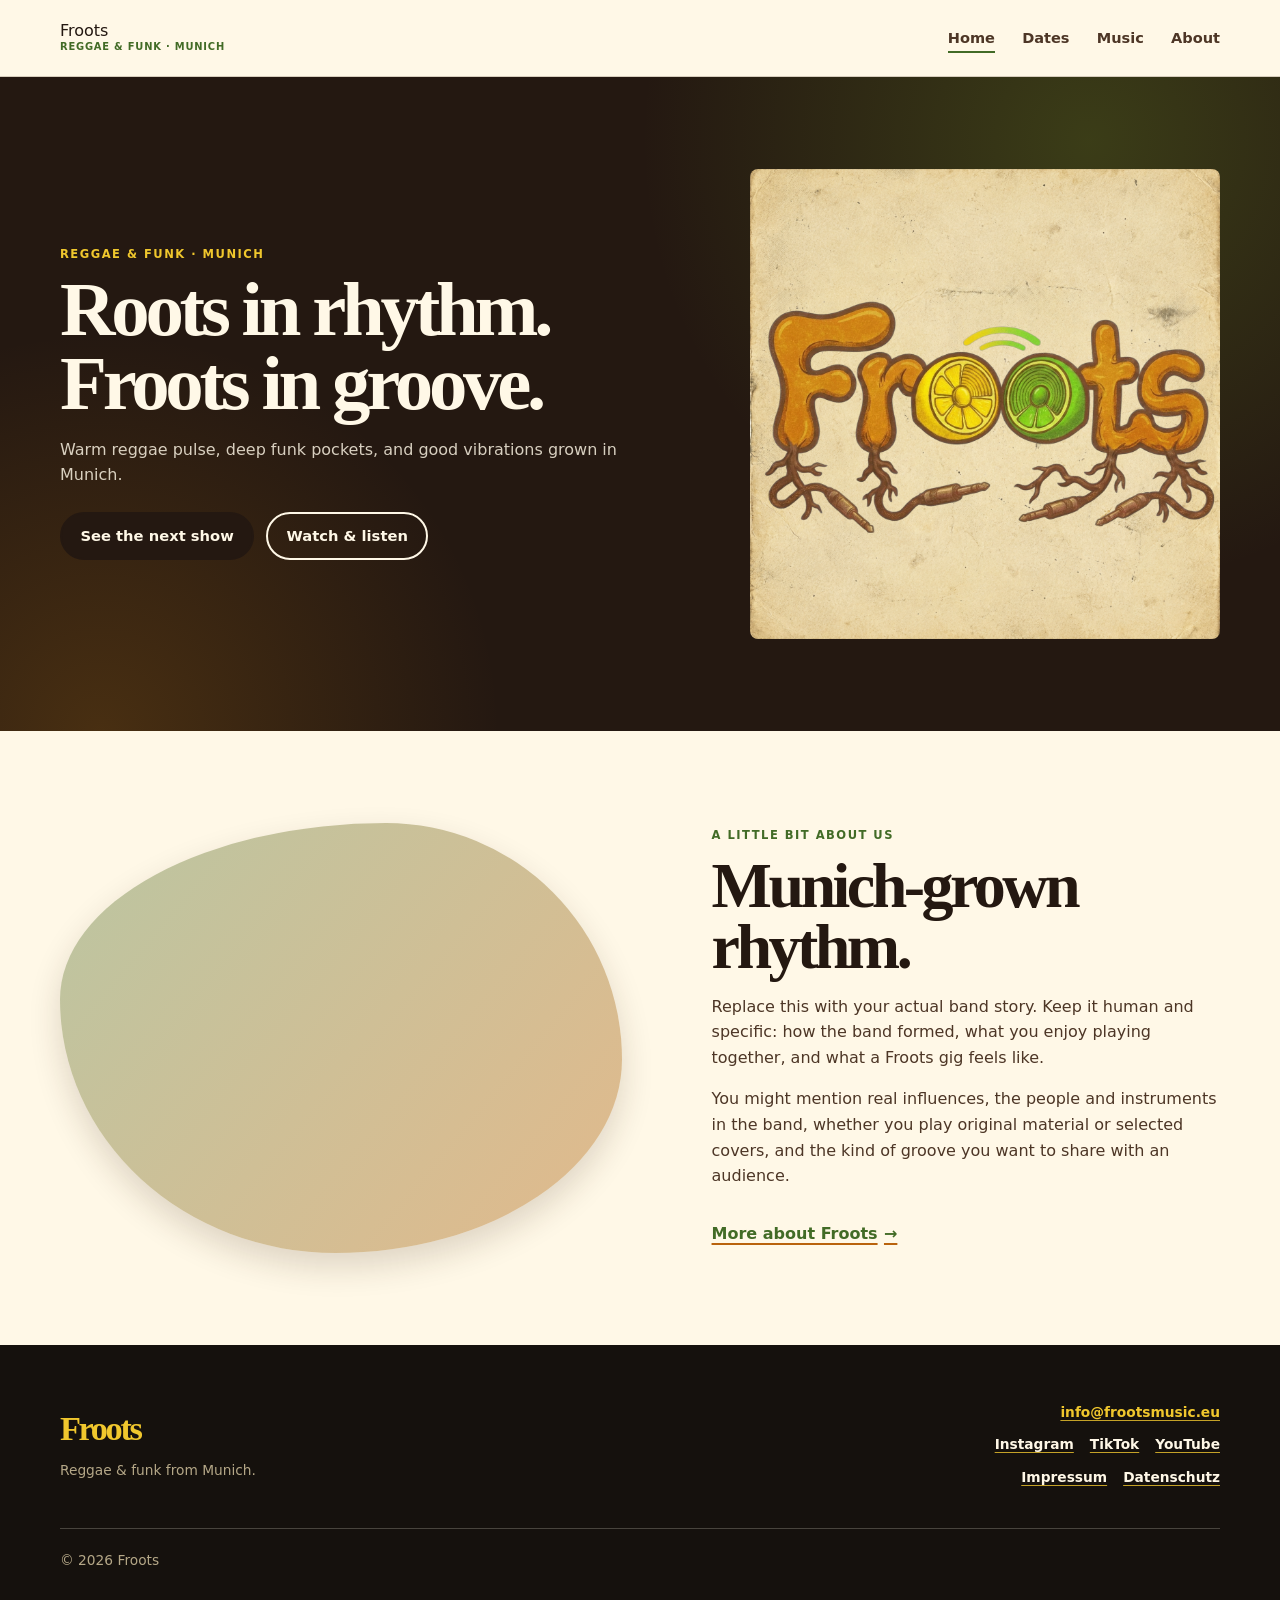
==== index.html @ a1a35a90 "Update homepage and music page layout; replace logo image and enhance accessibility with Bootstrap I" ====
<!doctype html>
<html lang="en">
  <head>
    <meta charset="utf-8">
    <meta name="viewport" content="width=device-width, initial-scale=1">

    <title>Froots — Reggae & Funk from Munich</title>

    <meta
      name="description"
      content="Froots are a reggae and funk band from Munich. Find shows, live music, videos and band news at frootsmusic.eu."
    >

    <link rel="stylesheet" href="assets/css/styles.css">

    <script src="assets/js/components.js" defer></script>
    <script src="assets/js/events-data.js" defer></script>
    <script src="assets/js/home-page.js" defer></script>
  </head>

  <body>
    <div data-site-header></div>

    <main>
      <section class="section section--dark">
        <div class="container watch-listen">
          <div class="watch-listen__copy">
            <p class="eyebrow eyebrow--citrus">Reggae &amp; funk · Munich</p>

            <h1>Roots in rhythm.<br>Froots in groove.</h1>

            <p>
              Warm reggae pulse, deep funk pockets, and good vibrations
              grown in Munich.
            </p>

            <div class="watch-listen__links">
              <a href="dates.html" class="button">See the next show</a>

              <a href="music.html" class="button button--light-outline">
                Watch &amp; listen
              </a>
            </div>
          </div>

          <div class="band-hero__art">
            <img
              src="assets/images/logo/froots-logo-colour-horizontal-1376x768.jpg"
              alt="Froots logo: an organic fruit-and-root illustration"
              style="border-radius: 8px; ">
          </div>
        </div>
      </section>
        
      </section> 
     

      <section class="section">
        <div class="container band-story">
          <div
            class="band-story__image"
            role="img"
            aria-label="Froots playing live"
          ></div>

          <div class="band-story__copy">
            <p class="eyebrow">A little bit about us</p>

            <h2>Munich-grown rhythm.</h2>

            <p>
              Replace this with your actual band story. Keep it human and
              specific: how the band formed, what you enjoy playing together,
              and what a Froots gig feels like.
            </p>

            <p>
              You might mention real influences, the people and instruments in
              the band, whether you play original material or selected covers,
              and the kind of groove you want to share with an audience.
            </p>

            <a class="text-link" href="about.html">
              More about Froots <span aria-hidden="true">→</span>
            </a>
          </div>
        </div>
      </section>
    </main>

    <div data-site-footer></div>
  </body>
</html>
---- assets/css/styles.css ----
@import url("https://cdn.jsdelivr.net/npm/bootstrap-icons@1.13.1/font/bootstrap-icons.min.css");

:root {
  --ink: #241811;
  --ink-soft: #4d3626;
  --paper: #f2e2b7;
  --paper-light: #fff8e7;
  --paper-deep: #e7cd91;
  --amber: #d98a14;
  --orange: #b9630d;
  --citrus: #f0c72d;
  --leaf: #7faa2a;
  --leaf-dark: #426b26;
  --bark: #754323;
  --line: rgba(57, 37, 22, 0.2);
  --line-light: rgba(255, 248, 231, 0.22);
  --shadow: 0 14px 32px rgba(51, 28, 12, 0.16);

  --content-width: 1160px;
  --border-radius: 18px;
  --font-display: Georgia, "Times New Roman", serif;
  --font-body: Inter, ui-sans-serif, system-ui, -apple-system, BlinkMacSystemFont,
    "Segoe UI", sans-serif;
}

* {
  box-sizing: border-box;
}

html {
  scroll-behavior: smooth;
}

body {
  min-width: 320px;
  margin: 0;
  background: var(--paper-light);
  color: var(--ink);
  font-family: var(--font-body);
  font-size: 16px;
  line-height: 1.6;
}

img {
  display: block;
  max-width: 100%;
}

a {
  color: inherit;
}

button,
a {
  -webkit-tap-highlight-color: transparent;
}

.container {
  width: min(calc(100% - 2.5rem), var(--content-width));
  margin-inline: auto;
}

.section {
  padding: 5.75rem 0;
}

.section--paper {
  background: var(--paper);
}

.section--dark {
  position: relative;
  overflow: hidden;
  background-color: var(--ink);
  color: var(--paper-light);
}

.section--dark::before {
  position: absolute;
  z-index: 0;
  inset: -2px;
  background:
    radial-gradient(circle at 85% 10%,
      rgba(127, 170, 42, 0.25),
      transparent 28rem),
    radial-gradient(circle at 8% 100%,
      rgba(217, 138, 20, 0.2),
      transparent 25rem);
  content: "";
  pointer-events: none;
}

.section--dark>* {
  position: relative;
  z-index: 1;
}

.eyebrow {
  margin: 0 0 0.75rem;
  color: var(--leaf-dark);
  font-size: 0.72rem;
  font-weight: 900;
  letter-spacing: 0.13em;
  line-height: 1.2;
  text-transform: uppercase;
}

.eyebrow--citrus {
  color: var(--citrus);
}

.section-heading {
  max-width: 720px;
  margin-bottom: 2.75rem;
}

.section-heading h1,
.section-heading h2,
.band-hero h1,
.dates-hero h1,
.music-hero h1,
.content-page h1 {
  margin: 0;
  font-family: var(--font-display);
  font-weight: 700;
  line-height: 0.96;
  letter-spacing: -0.055em;
}

.section-heading h2 {
  font-size: clamp(2.5rem, 5vw, 4.5rem);
}

.section-heading p {
  max-width: 650px;
  margin: 1rem 0 0;
  color: var(--ink-soft);
  font-size: 1.1rem;
}

.button {
  display: inline-flex;
  min-height: 48px;
  align-items: center;
  justify-content: center;
  padding: 0.75rem 1.15rem;
  border: 2px solid var(--ink);
  border-radius: 999px;
  background: var(--ink);
  color: var(--paper-light);
  font-family: var(--font-body);
  font-size: 0.92rem;
  font-weight: 900;
  line-height: 1;
  text-align: center;
  text-decoration: none;
  transition: background 160ms ease, border-color 160ms ease, color 160ms ease,
    transform 160ms ease;
}

.button:hover,
.button:focus-visible {
  border-color: var(--leaf-dark);
  background: var(--leaf-dark);
  transform: translateY(-2px);
}

.button--outline {
  border-color: var(--ink);
  background: transparent;
  color: var(--ink);
}

.button--outline:hover,
.button--outline:focus-visible {
  border-color: var(--ink);
  background: var(--ink);
  color: var(--paper-light);
}

.button--light-outline {
  border-color: var(--paper-light);
  background: transparent;
  color: var(--paper-light);
}

.button--light-outline:hover,
.button--light-outline:focus-visible {
  border-color: var(--citrus);
  background: var(--citrus);
  color: var(--ink);
}

.button--small {
  min-height: 40px;
  padding: 0.6rem 0.9rem;
  font-size: 0.86rem;
}

.button--disabled {
  border-color: rgba(77, 54, 38, 0.25);
  background: rgba(77, 54, 38, 0.11);
  color: var(--ink-soft);
  cursor: default;
}

.text-link {
  display: inline-flex;
  gap: 0.4rem;
  align-items: center;
  margin-top: 1rem;
  color: var(--leaf-dark);
  font-weight: 900;
  text-decoration-color: var(--orange);
  text-decoration-thickness: 2px;
  text-underline-offset: 0.25em;
}

.text-link:hover,
.text-link:focus-visible {
  color: var(--orange);
}

/* Shared navigation */

.site-header {
  position: sticky;
  z-index: 30;
  top: 0;
  border-bottom: 1px solid var(--line);
  background: rgba(255, 248, 231, 0.95);
  backdrop-filter: blur(12px);
}

.site-header__inner {
  display: flex;
  min-height: 76px;
  align-items: center;
  justify-content: space-between;
  gap: 1rem;
}

.brand {
  display: flex;
  width: 230px;
  flex-direction: column;
  justify-content: center;
  color: var(--ink);
  line-height: 1.05;
  text-decoration: none;
}

.brand__logo {
  display: block;
  width: 160px;
  height: auto;
  color: #000000;
}

.brand__tagline {
  margin-top: 0.15rem;
  color: var(--leaf-dark);
  font-size: 0.62rem;
  font-weight: 900;
  letter-spacing: 0.08em;
  text-transform: uppercase;
}

.primary-nav ul {
  display: flex;
  align-items: center;
  gap: 1.7rem;
  margin: 0;
  padding: 0;
  list-style: none;
}

.primary-nav a {
  position: relative;
  color: var(--ink-soft);
  font-size: 0.91rem;
  font-weight: 900;
  text-decoration: none;
}

.primary-nav a::after {
  position: absolute;
  right: 0;
  bottom: -0.45rem;
  left: 0;
  height: 2px;
  background: var(--leaf-dark);
  content: "";
  opacity: 0;
  transform: scaleX(0.3);
  transition: opacity 160ms ease, transform 160ms ease;
}

.primary-nav a:hover::after,
.primary-nav a:focus-visible::after,
.primary-nav a[aria-current="page"]::after {
  opacity: 1;
  transform: scaleX(1);
}

.nav-toggle {
  display: none;
  width: 44px;
  height: 44px;
  border: 0;
  background: transparent;
  cursor: pointer;
}

.nav-toggle span {
  display: block;
  width: 25px;
  height: 2px;
  margin: 5px auto;
  background: var(--ink);
}

/* Shared footer */

.site-footer {
  padding: 3.5rem 0 2rem;
  background: #15110d;
  color: var(--paper);
}

.site-footer__inner {
  display: grid;
  grid-template-columns: minmax(0, 1fr) auto;
  gap: 2rem;
  align-items: start;
}

.footer__brand {
  margin: 0;
  color: var(--citrus);
  font-family: var(--font-display);
  font-size: 2.15rem;
  font-weight: 700;
  letter-spacing: -0.07em;
}

.footer__line,
.footer__copyright {
  margin: 0.2rem 0 0;
  color: rgba(242, 226, 183, 0.72);
  font-size: 0.86rem;
}

.footer__links {
  display: flex;
  flex-direction: column;
  align-items: flex-end;
  gap: 0.65rem;
}

.footer__social-links,
.footer__legal-links {
  display: flex;
  flex-wrap: wrap;
  justify-content: flex-end;
  gap: 0.65rem 1rem;
}

.footer__links a {
  color: var(--paper-light);
  font-size: 0.86rem;
  font-weight: 700;
  text-decoration-color: rgba(240, 199, 45, 0.8);
  text-underline-offset: 0.22em;
}

.footer__email {
  color: var(--citrus) !important;
}

.footer__copyright {
  grid-column: 1 / -1;
  margin-top: 0.5rem;
  padding-top: 1.25rem;
  border-top: 1px solid var(--line-light);
}

/* Homepage */

.band-hero {
  overflow: hidden;
  background:
    radial-gradient(circle at 77% 34%, rgba(127, 170, 42, 0.46), transparent 25rem),
    radial-gradient(circle at 10% 67%, rgba(217, 138, 20, 0.38), transparent 25rem),
    var(--paper);
}

.band-hero__inner {
  display: grid;
  min-height: min(790px, calc(100vh - 76px));
  grid-template-columns: minmax(0, 1fr) minmax(350px, 0.9fr);
  gap: 3.5rem;
  align-items: center;
  padding-top: 4rem;
  padding-bottom: 4rem;
}

.band-hero__copy {
  max-width: 670px;
}

.band-hero h1 {
  max-width: 700px;
  font-size: clamp(3.9rem, 8.5vw, 7.5rem);
}

.band-hero__intro {
  max-width: 570px;
  margin: 1.5rem 0 0;
  color: var(--ink-soft);
  font-size: clamp(1.06rem, 1.7vw, 1.25rem);
}

.band-hero__actions {
  display: flex;
  flex-wrap: wrap;
  gap: 0.8rem;
  margin-top: 2rem;
}

.band-hero__art {
  width: 100%;
  padding: 0;
  border: 0;
  border-radius: 0;
  background: transparent;
  box-shadow: none;
  transform: none;
}

.band-hero__art::after {
  display: none;
}

.band-hero__art img {
  display: block;
  width: 100%;
  height: auto;
  min-height: 0;
}

/* Homepage next event */

.home-next-event {
  display: grid;
  grid-template-columns: minmax(210px, 0.6fr) minmax(0, 1fr);
  overflow: hidden;
  border: 2px solid var(--leaf-dark);
  border-radius: 24px;
  background: #fff5d7;
  box-shadow: var(--shadow);
}

.home-next-event__poster {
  display: block;
  min-height: 360px;
  background: var(--leaf-dark);
}

.home-next-event__poster img {
  width: 100%;
  height: 100%;
  object-fit: cover;
}

.home-next-event__poster--placeholder {
  display: grid;
  place-items: center;
  background:
    radial-gradient(circle at 70% 32%, var(--citrus), transparent 32%),
    linear-gradient(130deg, var(--amber), var(--leaf-dark));
  color: var(--paper-light);
  font-family: var(--font-display);
  font-size: clamp(2rem, 5vw, 4rem);
  font-weight: 700;
  letter-spacing: -0.07em;
}

.home-next-event__content {
  align-self: center;
  padding: clamp(2rem, 5vw, 4.5rem);
}

.home-next-event__date {
  margin: 0;
  color: var(--leaf-dark);
  font-size: 0.82rem;
  font-weight: 900;
  letter-spacing: 0.08em;
  text-transform: uppercase;
}

.home-next-event h2 {
  margin: 0.45rem 0 0;
  font-family: var(--font-display);
  font-size: clamp(2.35rem, 5vw, 4.4rem);
  line-height: 0.96;
  letter-spacing: -0.05em;
}

.home-next-event__venue {
  margin: 1.1rem 0 0;
  color: var(--ink-soft);
  font-size: 1.08rem;
}

.home-next-event__time,
.home-next-event__description {
  max-width: 600px;
  margin: 0.7rem 0 0;
  color: var(--ink-soft);
}

.home-next-event__time {
  color: var(--leaf-dark);
  font-size: 0.91rem;
  font-weight: 900;
}

.home-next-event__actions {
  display: flex;
  flex-wrap: wrap;
  gap: 0.75rem;
  margin-top: 1.5rem;
}

.home-next-event--empty {
  display: block;
  padding: clamp(2rem, 5vw, 4rem);
  border: 2px dashed rgba(66, 107, 38, 0.45);
  border-radius: 24px;
  background:
    radial-gradient(circle at 90% 18%, rgba(240, 199, 45, 0.55), transparent 15rem),
    #fff5d7;
}

.home-next-event--empty .home-next-event__content {
  max-width: 650px;
  padding: 0;
}

.home-next-event--empty h2 {
  max-width: 620px;
}

/* Homepage band story */

.band-story {
  display: grid;
  grid-template-columns: minmax(0, 1.05fr) minmax(0, 0.95fr);
  gap: clamp(2.5rem, 7vw, 6rem);
  align-items: center;
}

.band-story__image {
  min-height: 430px;
  border-radius: 58% 42% 51% 49% / 41% 55% 45% 59%;
  background:
    linear-gradient(130deg, rgba(66, 107, 38, 0.36), rgba(185, 99, 13, 0.42)),
    url("../images/band/froots-band-live-hero-2400x1350.jpg") center / cover;
  box-shadow: var(--shadow);
}

.band-story__copy {
  max-width: 590px;
}

.band-story__copy h2 {
  margin: 0;
  font-family: var(--font-display);
  font-size: clamp(2.7rem, 5vw, 4.7rem);
  line-height: 0.96;
  letter-spacing: -0.055em;
}

.band-story__copy p:not(.eyebrow) {
  color: var(--ink-soft);
}

/* Homepage watch/listen */

.watch-listen {
  display: grid;
  grid-template-columns: minmax(0, 1fr) minmax(260px, 0.75fr);
  gap: 4rem;
  align-items: center;
}

.watch-listen__copy {
  max-width: 630px;
}

.watch-listen h1,
.watch-listen h2 {
  margin: 0;
  font-family: var(--font-display);
  font-size: clamp(3.2rem, 6vw, 5.8rem);
  line-height: 0.96;
  letter-spacing: -0.055em;
}

.watch-listen__copy>p:not(.eyebrow) {
  max-width: 570px;
  color: rgba(255, 248, 231, 0.82);
}

.watch-listen__links {
  display: flex;
  flex-wrap: wrap;
  gap: 0.75rem;
  margin-top: 1.5rem;
}

.watch-listen__wordmark {
  overflow: hidden;
  border-radius: 50% 50% 42% 58% / 54% 44% 56% 46%;
  background: #050505;
  box-shadow: 0 18px 38px rgba(0, 0, 0, 0.3);
}

.watch-listen__wordmark img {
  width: 100%;
  min-height: 225px;
  object-fit: cover;
}

/* Dates */

.dates-hero,
.music-hero {
  padding: 5.5rem 0 4.25rem;
  background:
    linear-gradient(115deg, rgba(36, 24, 17, 0.94), rgba(36, 24, 17, 0.7)),
    url("../images/band/froots-band-live-hero-2400x1350.jpg") center / cover;
  color: var(--paper-light);
}

.dates-hero h1,
.music-hero h1 {
  max-width: 800px;
  font-size: clamp(3.6rem, 7.5vw, 6.7rem);
}

.dates-hero p:not(.eyebrow),
.music-hero p:not(.eyebrow) {
  max-width: 650px;
  margin: 1.15rem 0 0;
  color: rgba(255, 248, 231, 0.85);
  font-size: 1.13rem;
}

.dates-layout {
  display: grid;
  gap: 1.1rem;
}

.event-card {
  display: grid;
  grid-template-columns: 86px 130px minmax(0, 1fr) auto;
  gap: 1.5rem;
  align-items: center;
  padding: 1rem;
  border: 1px solid var(--line);
  border-radius: var(--border-radius);
  background: var(--paper-light);
  box-shadow: 0 7px 17px rgba(71, 41, 17, 0.06);
}

.event-card--featured {
  border: 2px solid var(--leaf-dark);
  background: #fff5d7;
}

.event-card--past {
  opacity: 0.78;
}

.event-card__date-block {
  display: flex;
  min-height: 100px;
  flex-direction: column;
  align-items: center;
  justify-content: center;
  border-radius: 12px;
  background: var(--ink);
  color: var(--paper-light);
  text-align: center;
}

.event-card__day {
  font-family: var(--font-display);
  font-size: 2.4rem;
  font-weight: 700;
  line-height: 0.9;
}

.event-card__month {
  margin-top: 0.25rem;
  color: var(--citrus);
  font-size: 0.75rem;
  font-weight: 900;
  letter-spacing: 0.1em;
  text-transform: uppercase;
}

.event-card__poster {
  display: block;
  overflow: hidden;
  height: 144px;
  border-radius: 9px;
  background: var(--leaf-dark);
}

.event-card__poster img {
  width: 100%;
  height: 100%;
  object-fit: cover;
}

.event-card__poster--placeholder {
  display: grid;
  place-items: center;
  background:
    radial-gradient(circle at 70% 32%, var(--citrus), transparent 32%),
    linear-gradient(130deg, var(--amber), var(--leaf-dark));
  color: var(--paper-light);
  font-family: var(--font-display);
  font-size: 1.7rem;
  font-weight: 700;
  letter-spacing: -0.06em;
}

.event-card__heading {
  display: flex;
  gap: 1rem;
  align-items: flex-start;
  justify-content: space-between;
}

.event-card__full-date {
  margin: 0 0 0.3rem;
  color: var(--leaf-dark);
  font-size: 0.75rem;
  font-weight: 900;
  letter-spacing: 0.07em;
  text-transform: uppercase;
}

.event-card h2 {
  margin: 0;
  font-family: var(--font-display);
  font-size: clamp(1.6rem, 3vw, 2.3rem);
  line-height: 1.05;
  letter-spacing: -0.035em;
}

.event-card__venue {
  display: flex;
  flex-wrap: wrap;
  gap: 0.4rem;
  margin: 0.55rem 0 0;
}

.event-card__venue span {
  color: var(--ink-soft);
}

.event-card__time,
.event-card__price,
.event-card__note,
.event-card__description {
  margin: 0.45rem 0 0;
  color: var(--ink-soft);
  font-size: 0.93rem;
}

.event-card__price {
  color: var(--leaf-dark);
  font-weight: 900;
}

.event-card__note {
  font-size: 0.82rem;
}

.event-card__action {
  min-width: 120px;
  text-align: right;
}

.event-card__archive-label {
  color: var(--ink-soft);
  font-size: 0.82rem;
  font-weight: 700;
}

.event-status {
  flex: 0 0 auto;
  padding: 0.25rem 0.55rem;
  border-radius: 999px;
  font-size: 0.7rem;
  font-weight: 900;
  letter-spacing: 0.07em;
  text-transform: uppercase;
}

.event-status--sold-out {
  background: var(--orange);
  color: white;
}

.event-status--cancelled {
  background: #8f1c1c;
  color: white;
}

.event-status--private {
  background: var(--ink-soft);
  color: white;
}

.empty-events-message {
  padding: 2.5rem;
  border: 1px dashed var(--line);
  border-radius: var(--border-radius);
  background: rgba(242, 226, 183, 0.45);
  color: var(--ink-soft);
}

.empty-events-message p {
  margin: 0;
}

.empty-events-message p+p {
  margin-top: 0.5rem;
}

.archive-intro {
  margin: 5rem 0 1.5rem;
  padding-top: 3.25rem;
  border-top: 1px solid var(--line);
}

.archive-intro h2 {
  margin: 0;
  font-family: var(--font-display);
  font-size: clamp(2.35rem, 5vw, 4rem);
  line-height: 1;
  letter-spacing: -0.05em;
}

.archive-intro p:not(.eyebrow) {
  max-width: 680px;
  margin: 0.85rem 0 0;
  color: var(--ink-soft);
}

/* Music page */

.featured-video {
  display: grid;
  grid-template-columns: minmax(0, 1.15fr) minmax(290px, 0.85fr);
  overflow: hidden;
  border: 1px solid var(--line);
  border-radius: 22px;
  background: var(--paper-light);
  box-shadow: var(--shadow);
}

.featured-video__visual {
  min-height: 390px;
  background: var(--ink);
}

.featured-video__placeholder {
  display: grid;
  width: 100%;
  height: 100%;
  min-height: 390px;
  place-content: center;
  gap: 1rem;
  padding: 2rem;
  background:
    radial-gradient(circle at 72% 31%, rgba(240, 199, 45, 0.78), transparent 17rem),
    radial-gradient(circle at 24% 75%, rgba(127, 170, 42, 0.63), transparent 19rem),
    var(--ink);
  color: var(--paper-light);
  text-align: center;
}

.featured-video__placeholder p {
  max-width: 280px;
  margin: 0;
  font-family: var(--font-display);
  font-size: 1.75rem;
  line-height: 1;
  letter-spacing: -0.04em;
}

.featured-video__thumbnail-link {
  position: relative;
  display: block;
  min-height: 390px;
}

.featured-video__thumbnail-link img {
  width: 100%;
  height: 100%;
  min-height: 390px;
  object-fit: cover;
}

.featured-video__play-icon {
  display: grid;
  width: 74px;
  height: 74px;
  margin-inline: auto;
  place-items: center;
  border: 2px solid var(--paper-light);
  border-radius: 50%;
  background: rgba(36, 24, 17, 0.65);
  color: var(--citrus);
  font-size: 1.5rem;
  line-height: 1;
  padding-left: 0.16rem;
}

.featured-video__thumbnail-link .featured-video__play-icon {
  position: absolute;
  top: 50%;
  left: 50%;
  margin: 0;
  transform: translate(-50%, -50%);
}

.featured-video__copy {
  align-self: center;
  padding: clamp(2rem, 5vw, 4.25rem);
}

.featured-video__copy h2 {
  margin: 0;
  font-family: var(--font-display);
  font-size: clamp(2.25rem, 4vw, 3.7rem);
  line-height: 0.98;
  letter-spacing: -0.05em;
}

.featured-video__copy p:not(.eyebrow) {
  color: var(--ink-soft);
}

.channel-links {
  display: grid;
  grid-template-columns: repeat(3, minmax(0, 1fr));
  gap: 1.15rem;
}

.channel-link {
  display: flex;
  min-height: 118px;
  align-items: center;
  gap: 1rem;
  padding: 1.15rem 1.25rem;
  border: 1px solid rgba(36, 24, 17, 0.28);
  border-left: 8px solid var(--leaf-dark);
  border-radius: 18px;
  background: rgba(255, 248, 231, 0.72);
  color: var(--ink);
  text-decoration: none;
  box-shadow: 0 7px 14px rgba(74, 43, 17, 0.08);
  transition:
    transform 180ms ease,
    background 180ms ease,
    border-color 180ms ease,
    box-shadow 180ms ease;
}

.channel-link__icon {
  width: 34px;
  flex: 0 0 34px;
  color: var(--leaf-dark);
  font-size: 2rem;
  line-height: 1;
  text-align: center;
  transition: color 180ms ease, transform 180ms ease;
}

.channel-link__name {
  min-width: 0;
  flex: 1;
  font-family: var(--font-display);
  font-size: clamp(1.55rem, 2.4vw, 2.1rem);
  font-weight: 700;
  line-height: 1;
  letter-spacing: -0.05em;
}

.channel-link__arrow {
  display: grid;
  width: 38px;
  height: 38px;
  flex: 0 0 38px;
  place-items: center;
  border: 1px solid rgba(36, 24, 17, 0.33);
  border-radius: 50%;
  color: var(--ink);
  font-family: var(--font-body);
  font-size: 1.15rem;
  font-weight: 900;
  line-height: 1;
  transition:
    background 180ms ease,
    border-color 180ms ease,
    color 180ms ease,
    transform 180ms ease;
}

.channel-link:hover,
.channel-link:focus-visible {
  border-color: rgba(36, 24, 17, 0.6);
  border-left-color: var(--orange);
  background: var(--paper-light);
  box-shadow: 0 13px 24px rgba(74, 43, 17, 0.15);
  transform: translateY(-4px);
}

.channel-link:hover .channel-link__icon,
.channel-link:focus-visible .channel-link__icon {
  color: var(--orange);
  transform: rotate(-7deg) scale(1.1);
}

.channel-link:hover .channel-link__arrow,
.channel-link:focus-visible .channel-link__arrow {
  border-color: var(--ink);
  background: var(--ink);
  color: var(--citrus);
  transform: rotate(45deg) scale(1.08);
}

/* About / content pages */

.content-page {
  padding: 5.5rem 0 6rem;
}

.content-page__heading {
  max-width: 810px;
  margin-bottom: 3.75rem;
}

.content-page h1 {
  font-size: clamp(3.4rem, 7.3vw, 6.3rem);
}

.content-page__heading p:not(.eyebrow) {
  max-width: 680px;
  margin: 1.15rem 0 0;
  color: var(--ink-soft);
  font-size: 1.14rem;
}

.about-layout {
  display: grid;
  grid-template-columns: minmax(0, 0.92fr) minmax(0, 1.08fr);
  gap: clamp(2.5rem, 7vw, 6rem);
  align-items: center;
}

.about-layout__image {
  min-height: 530px;
  border-radius: 42% 58% 46% 54% / 52% 43% 57% 48%;
  background:
    linear-gradient(140deg, rgba(217, 138, 20, 0.28), rgba(66, 107, 38, 0.45)),
    url("../images/band/froots-band-rehearsal-1600x1067.jpg") center / cover;
  box-shadow: var(--shadow);
}

.about-layout__story {
  max-width: 630px;
}

.about-layout__story h2,
.say-hi h2 {
  margin: 0;
  font-family: var(--font-display);
  font-size: clamp(2.4rem, 4.6vw, 4.25rem);
  line-height: 0.96;
  letter-spacing: -0.05em;
}

.about-layout__story p {
  color: var(--ink-soft);
}

.member-list {
  margin: 1.2rem 0 0;
  padding: 0;
  list-style: none;
}

.member-list li {
  padding: 0.72rem 0;
  border-bottom: 1px solid var(--line);
  color: var(--ink-soft);
}

.member-list li::before {
  margin-right: 0.65rem;
  color: var(--leaf-dark);
  content: "✦";
}

.say-hi {
  max-width: 820px;
  margin: 6rem auto 0;
  padding: clamp(2rem, 6vw, 4.5rem);
  border-radius: 26px;
  background:
    radial-gradient(circle at 84% 22%, rgba(240, 199, 45, 0.68), transparent 17rem),
    var(--paper);
  text-align: center;
}

.say-hi p:not(.eyebrow) {
  max-width: 590px;
  margin-right: auto;
  margin-left: auto;
  color: var(--ink-soft);
}

/* Legal pages */

.legal-content {
  max-width: 790px;
}

.legal-content h2 {
  margin: 2.6rem 0 0.9rem;
  font-family: var(--font-display);
  font-size: clamp(1.8rem, 3vw, 2.35rem);
  line-height: 1;
  letter-spacing: -0.035em;
}

.legal-content p,
.legal-content address {
  color: var(--ink-soft);
  font-style: normal;
}

.legal-content a {
  color: var(--leaf-dark);
  font-weight: 800;
  text-decoration-color: var(--orange);
  text-underline-offset: 0.2em;
}

/* Responsive layout */

@media (max-width: 850px) {
  .nav-toggle {
    display: block;
  }

  .primary-nav {
    position: absolute;
    top: 76px;
    right: 0;
    left: 0;
    display: none;
    padding: 1rem 1.25rem 1.5rem;
    border-bottom: 1px solid var(--line);
    background: var(--paper-light);
  }

  .primary-nav--open {
    display: block;
  }

  .primary-nav ul {
    flex-direction: column;
    align-items: stretch;
    gap: 0.3rem;
  }

  .primary-nav li,
  .primary-nav a {
    display: block;
  }

  .primary-nav a {
    padding: 0.75rem 0;
  }

  .band-hero__inner,
  .band-story,
  .watch-listen,
  .about-layout {
    grid-template-columns: 1fr;
  }

  .band-hero__inner {
    min-height: auto;
    padding-top: 4.25rem;
  }

  .band-story__image {
    min-height: 370px;
  }

  .watch-listen__wordmark {
    max-width: 580px;
  }

  .featured-video {
    grid-template-columns: 1fr;
  }

  .channel-links {
    grid-template-columns: 1fr;
  }

  .event-card {
    grid-template-columns: 72px 100px minmax(0, 1fr);
    gap: 1rem;
  }

  .event-card__action {
    grid-column: 2 / -1;
    text-align: left;
  }

  .site-footer__inner {
    grid-template-columns: 1fr;
  }

  .band-hero__inner {
    grid-template-columns: 1fr;
  }

  .band-hero__art {
    width: 100%;
    max-width: 620px;
  }

  .footer__links {
    align-items: flex-start;
  }

  .footer__social-links,
  .footer__legal-links {
    justify-content: flex-start;
  }
}

@media (max-width: 620px) {
  .container {
    width: min(calc(100% - 1.5rem), var(--content-width));
  }

  .section {
    padding: 4rem 0;
  }

  .band-hero__inner {
    gap: 2.5rem;
    padding-top: 3.5rem;
    padding-bottom: 3.5rem;
  }

  .home-next-event {
    grid-template-columns: 1fr;
  }

  .home-next-event__poster {
    min-height: 250px;
    max-height: 360px;
  }

  .home-next-event__content {
    padding: 2rem 1.5rem 2.25rem;
  }

  .band-story__image,
  .about-layout__image {
    min-height: 340px;
  }

  .event-card {
    grid-template-columns: 64px minmax(0, 1fr);
    padding: 0.85rem;
  }

  .event-card__poster {
    grid-column: 2;
    height: 180px;
    order: 3;
  }

  .event-card__content {
    grid-column: 2;
    order: 2;
  }

  .event-card__action {
    grid-column: 2;
    order: 4;
  }

  .event-card__date-block {
    grid-row: 1 / span 2;
    min-height: 82px;
  }

  .event-card__day {
    font-size: 2rem;
  }

  .event-card__heading {
    display: block;
  }

  .event-status {
    display: inline-block;
    margin-top: 0.55rem;
  }

  .featured-video__visual,
  .featured-video__placeholder,
  .featured-video__thumbnail-link,
  .featured-video__thumbnail-link img {
    min-height: 265px;
  }

  .featured-video__copy {
    padding: 2rem 1.5rem 2.3rem;
  }

  .channel-link {
    min-height: 96px;
  }

  .say-hi {
    margin-top: 4rem;
    padding: 2.5rem 1.35rem;
  }
}
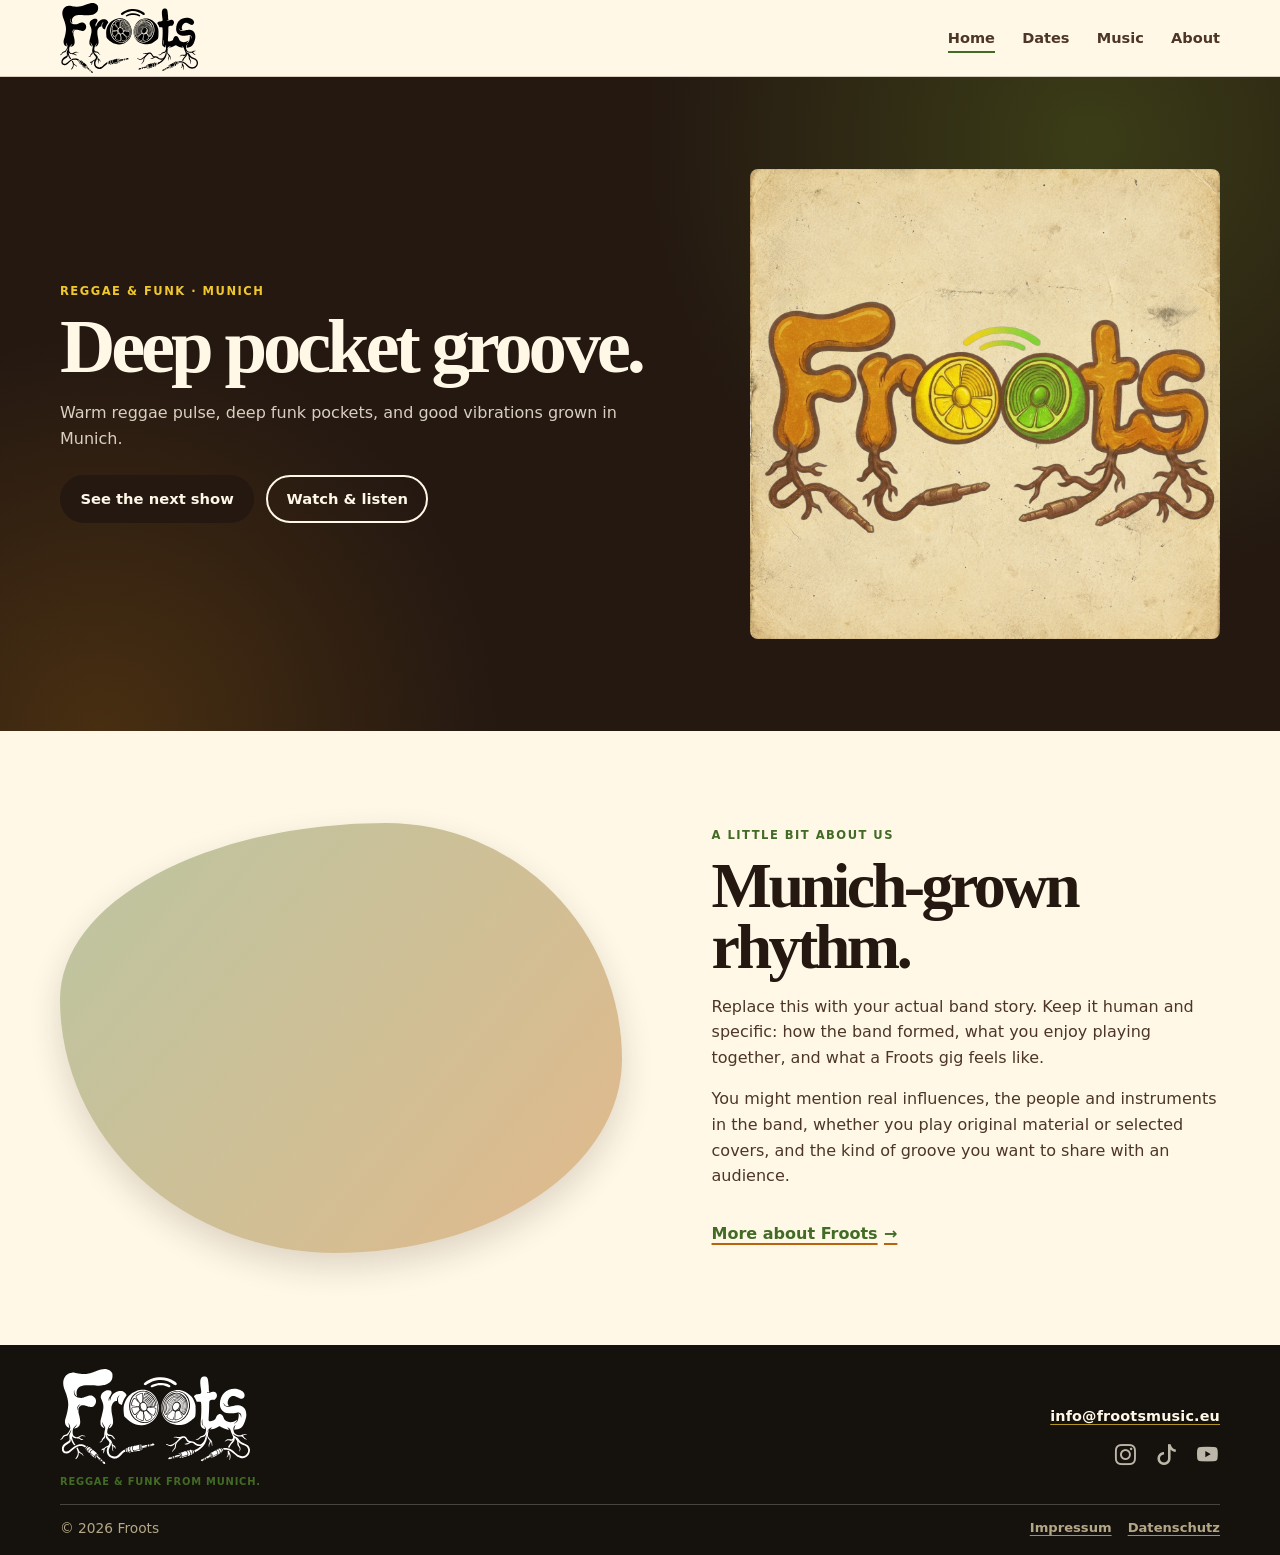
==== commit 35e74c47: "Refactor footer layout and styles; update homepage heading for improved clarity" ====
--- a/index.html
+++ b/index.html
@@ -27,7 +27,7 @@
           <div class="watch-listen__copy">
             <p class="eyebrow eyebrow--citrus">Reggae &amp; funk · Munich</p>
 
-            <h1>Roots in rhythm.<br>Froots in groove.</h1>
+            <h1>Deep pocket groove.</h1>
 
             <p>
               Warm reggae pulse, deep funk pockets, and good vibrations
--- a/assets/css/styles.css
+++ b/assets/css/styles.css
@@ -80,17 +80,21 @@
   z-index: 0;
   inset: -2px;
   background:
-    radial-gradient(circle at 85% 10%,
+    radial-gradient(
+      circle at 85% 10%,
       rgba(127, 170, 42, 0.25),
-      transparent 28rem),
-    radial-gradient(circle at 8% 100%,
+      transparent 28rem
+    ),
+    radial-gradient(
+      circle at 8% 100%,
       rgba(217, 138, 20, 0.2),
-      transparent 25rem);
+      transparent 25rem
+    );
   content: "";
   pointer-events: none;
 }
 
-.section--dark>* {
+.section--dark > * {
   position: relative;
   z-index: 1;
 }
@@ -154,7 +158,10 @@
   line-height: 1;
   text-align: center;
   text-decoration: none;
-  transition: background 160ms ease, border-color 160ms ease, color 160ms ease,
+  transition:
+    background 160ms ease,
+    border-color 160ms ease,
+    color 160ms ease,
     transform 160ms ease;
 }
 
@@ -252,9 +259,8 @@
 
 .brand__logo {
   display: block;
-  width: 160px;
+  width: 60%;
   height: auto;
-  color: #000000;
 }
 
 .brand__tagline {
@@ -323,7 +329,7 @@
 /* Shared footer */
 
 .site-footer {
-  padding: 3.5rem 0 2rem;
+  padding: 1.5rem 0 1rem;
   background: #15110d;
   color: var(--paper);
 }
@@ -331,58 +337,108 @@
 .site-footer__inner {
   display: grid;
   grid-template-columns: minmax(0, 1fr) auto;
-  gap: 2rem;
-  align-items: start;
-}
-
-.footer__brand {
-  margin: 0;
-  color: var(--citrus);
-  font-family: var(--font-display);
-  font-size: 2.15rem;
-  font-weight: 700;
-  letter-spacing: -0.07em;
-}
-
-.footer__line,
-.footer__copyright {
-  margin: 0.2rem 0 0;
-  color: rgba(242, 226, 183, 0.72);
-  font-size: 0.86rem;
+  column-gap: 2rem;
+  row-gap: 0;
+  align-items: center;
+}
+
+.footer__logo-link {
+  display: inline-block;
+  text-decoration: none;
+}
+
+.footer__logo {
+  display: block;
+  width: 190px;
+  height: auto;
+}
+
+.footer__line {
+  margin: 0.75rem 0 0;
+  color: var(--leaf);
+  font-size: 0.72rem;
+  font-weight: 900;
+  letter-spacing: 0.08em;
+  text-transform: uppercase;
 }
 
 .footer__links {
   display: flex;
   flex-direction: column;
   align-items: flex-end;
-  gap: 0.65rem;
-}
-
-.footer__social-links,
+  gap: 0.7rem;
+}
+
+.footer__email {
+  color: var(--paper-light);
+  font-size: 0.9rem;
+  font-weight: 800;
+  letter-spacing: 0.01em;
+  text-decoration-color: rgba(240, 199, 45, 0.72);
+  text-underline-offset: 0.22em;
+}
+
+.footer__social-links {
+  display: flex;
+  align-items: center;
+  justify-content: flex-end;
+  gap: 1rem;
+}
+
+.social-icon-link {
+  display: grid;
+  width: 25px;
+  height: 25px;
+  place-items: center;
+  color: rgba(255, 248, 231, 0.72);
+  font-size: 1.3rem;
+  text-decoration: none;
+  transition:
+    color 180ms ease,
+    transform 180ms ease;
+}
+
+.social-icon-link:hover,
+.social-icon-link:focus-visible {
+  color: var(--citrus);
+  transform: translateY(-2px) scale(1.12);
+}
+
+.footer__bottom {
+  display: flex;
+  grid-column: 1 / -1;
+  align-items: center;
+  justify-content: space-between;
+  gap: 1rem;
+  margin-top: 0.25rem;
+  padding-top: 0.75rem;
+  border-top: 1px solid var(--line-light);
+}
+
+.footer__copyright {
+  margin: 0;
+  color: rgba(242, 226, 183, 0.72);
+  font-size: 0.86rem;
+}
+
 .footer__legal-links {
   display: flex;
   flex-wrap: wrap;
   justify-content: flex-end;
-  gap: 0.65rem 1rem;
-}
-
-.footer__links a {
+  gap: 1rem;
+}
+
+.footer__legal-links a {
+  color: rgba(242, 226, 183, 0.72);
+  font-size: 0.82rem;
+  font-weight: 700;
+  text-decoration-color: rgba(240, 199, 45, 0.72);
+  text-underline-offset: 0.22em;
+}
+
+.footer__legal-links a:hover,
+.footer__legal-links a:focus-visible {
   color: var(--paper-light);
-  font-size: 0.86rem;
-  font-weight: 700;
-  text-decoration-color: rgba(240, 199, 45, 0.8);
-  text-underline-offset: 0.22em;
-}
-
-.footer__email {
-  color: var(--citrus) !important;
-}
-
-.footer__copyright {
-  grid-column: 1 / -1;
-  margin-top: 0.5rem;
-  padding-top: 1.25rem;
-  border-top: 1px solid var(--line-light);
 }
 
 /* Homepage */
@@ -390,8 +446,16 @@
 .band-hero {
   overflow: hidden;
   background:
-    radial-gradient(circle at 77% 34%, rgba(127, 170, 42, 0.46), transparent 25rem),
-    radial-gradient(circle at 10% 67%, rgba(217, 138, 20, 0.38), transparent 25rem),
+    radial-gradient(
+      circle at 77% 34%,
+      rgba(127, 170, 42, 0.46),
+      transparent 25rem
+    ),
+    radial-gradient(
+      circle at 10% 67%,
+      rgba(217, 138, 20, 0.38),
+      transparent 25rem
+    ),
     var(--paper);
 }
 
@@ -609,7 +673,7 @@
   letter-spacing: -0.055em;
 }
 
-.watch-listen__copy>p:not(.eyebrow) {
+.watch-listen__copy > p:not(.eyebrow) {
   max-width: 570px;
   color: rgba(255, 248, 231, 0.82);
 }
@@ -841,7 +905,7 @@
   margin: 0;
 }
 
-.empty-events-message p+p {
+.empty-events-message p + p {
   margin-top: 0.5rem;
 }
 
@@ -1246,22 +1310,26 @@
     grid-template-columns: 1fr;
   }
 
-  .band-hero__inner {
-    grid-template-columns: 1fr;
+  .footer__links {
+    align-items: flex-start;
+  }
+
+  .footer__social-links {
+    justify-content: flex-start;
+  }
+
+  .footer__bottom {
+    align-items: flex-start;
+    flex-direction: column;
+  }
+
+  .footer__legal-links {
+    justify-content: flex-start;
   }
 
   .band-hero__art {
     width: 100%;
     max-width: 620px;
-  }
-
-  .footer__links {
-    align-items: flex-start;
-  }
-
-  .footer__social-links,
-  .footer__legal-links {
-    justify-content: flex-start;
   }
 }
 
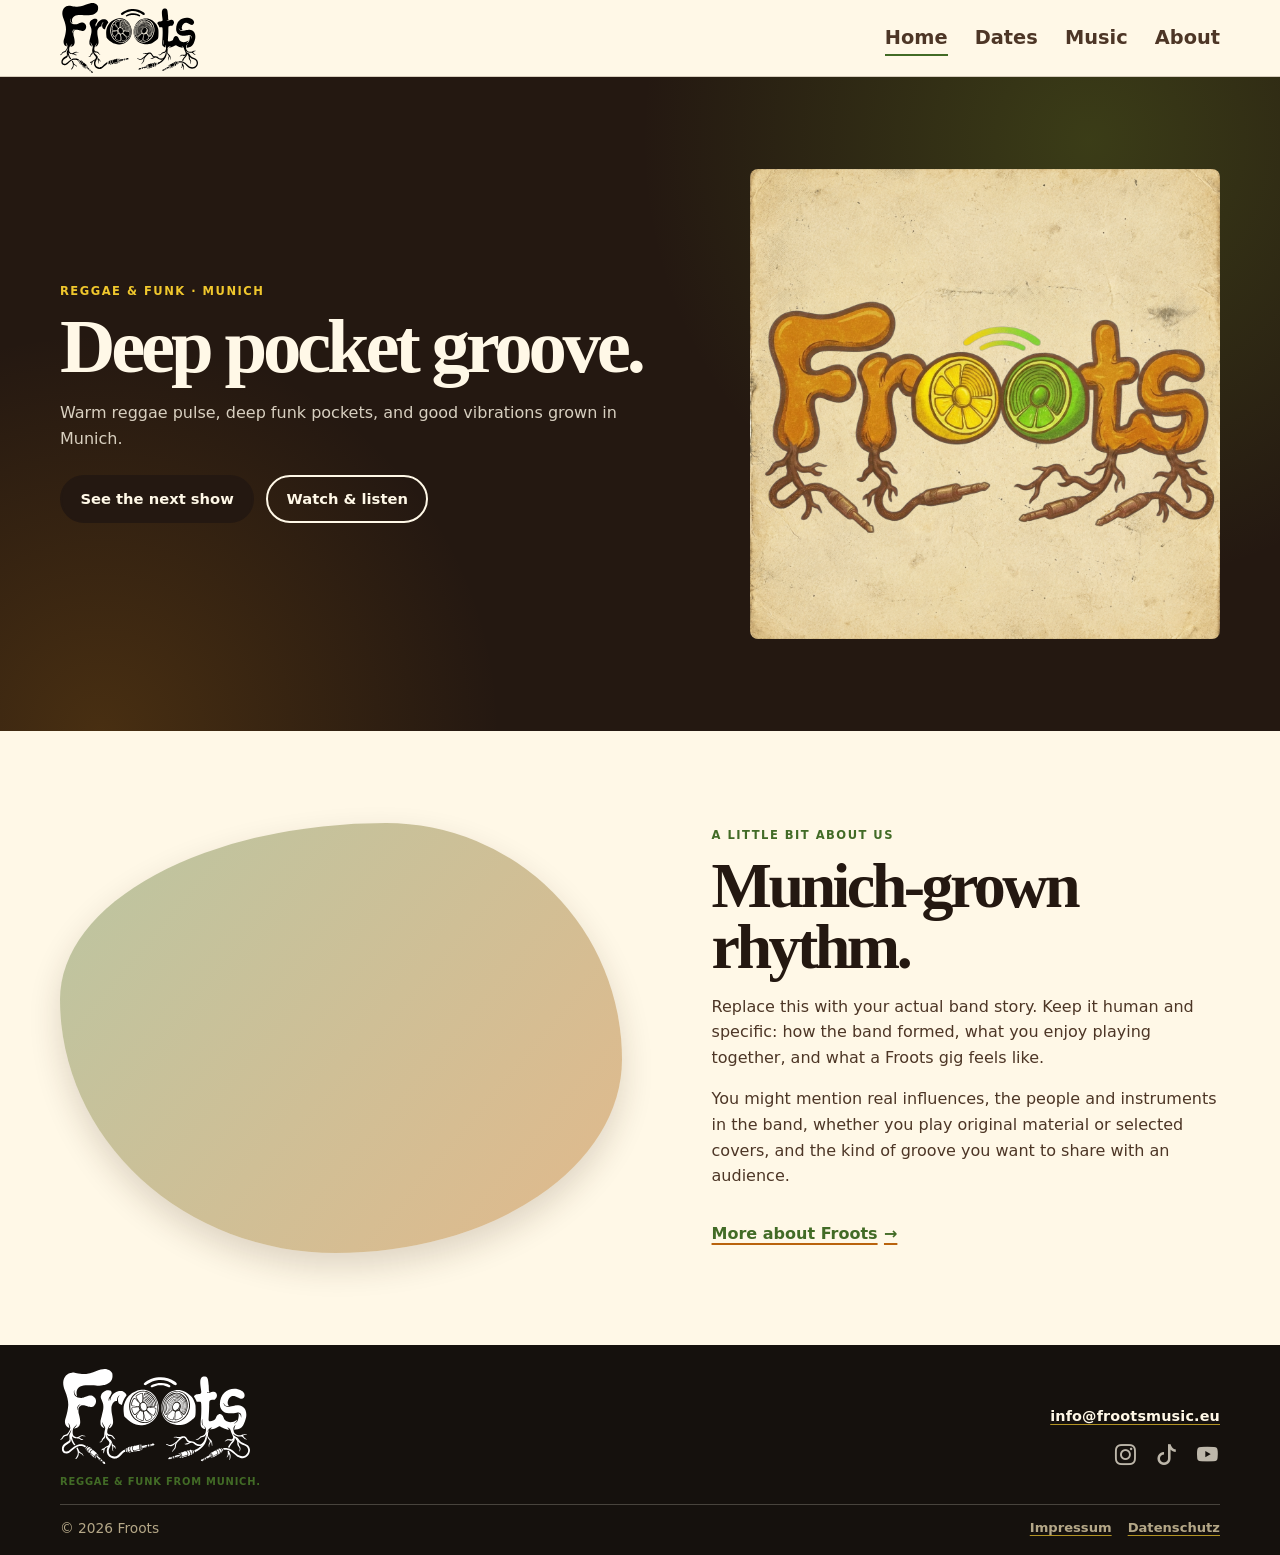
==== commit 2399b00c: "test" ====
--- a/index.html
+++ b/index.html
@@ -4,7 +4,7 @@
     <meta charset="utf-8">
     <meta name="viewport" content="width=device-width, initial-scale=1">
 
-    <title>Froots — Reggae & Funk from Munich</title>
+    <title>FFroots — Reggae & Funk from Munich</title>
 
     <meta
       name="description"
--- a/assets/css/styles.css
+++ b/assets/css/styles.css
@@ -284,7 +284,7 @@
 .primary-nav a {
   position: relative;
   color: var(--ink-soft);
-  font-size: 0.91rem;
+  font-size: 1.21rem;
   font-weight: 900;
   text-decoration: none;
 }
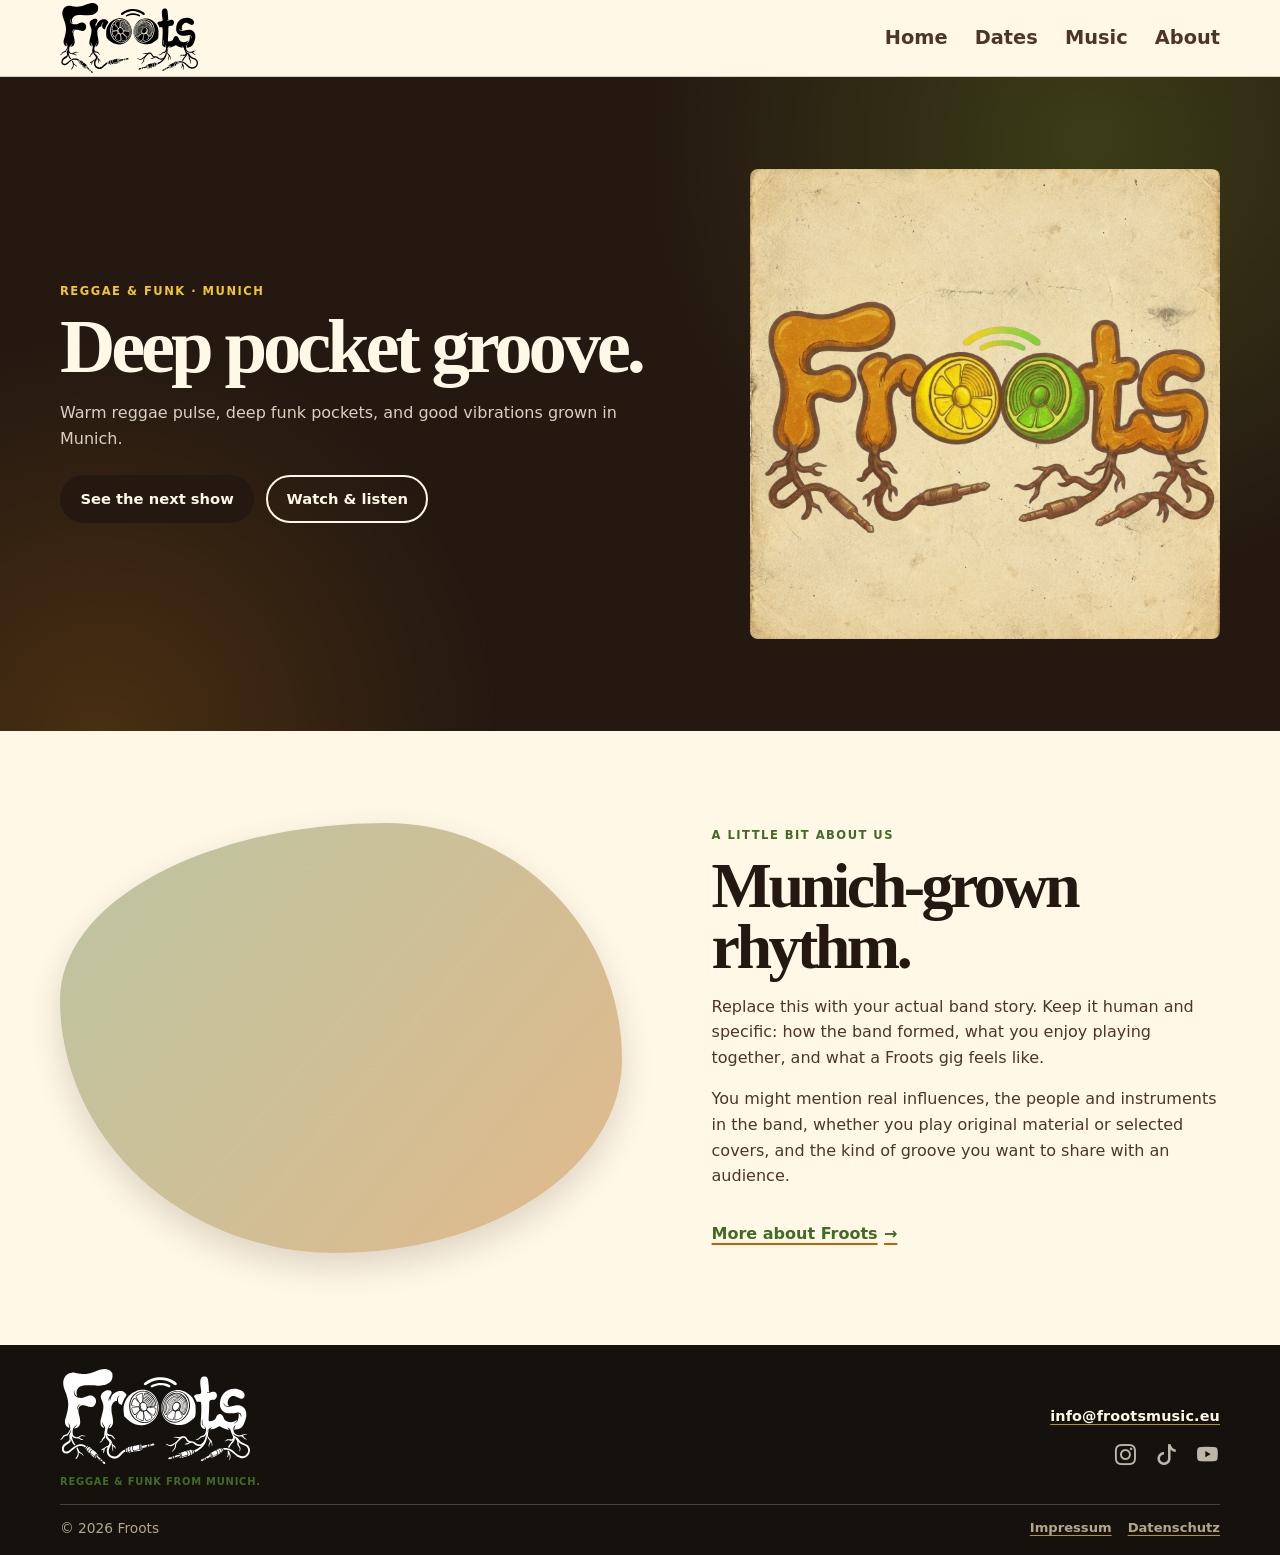
==== commit 51979a33: "major refactoring" ====
--- a/index.html
+++ b/index.html
@@ -4,18 +4,19 @@
     <meta charset="utf-8">
     <meta name="viewport" content="width=device-width, initial-scale=1">
 
-    <title>FFroots — Reggae & Funk from Munich</title>
+    <title>Froots — Reggae & Funk from Munich</title>
 
     <meta
       name="description"
       content="Froots are a reggae and funk band from Munich. Find shows, live music, videos and band news at frootsmusic.eu."
     >
 
-    <link rel="stylesheet" href="assets/css/styles.css">
+    <link rel="canonical" href="https://frootsmusic.eu/">
+    <link rel="stylesheet" href="/css/base.css">
+    <link rel="stylesheet" href="/css/layout.css">
+    <link rel="stylesheet" href="/css/components.css">
 
-    <script src="assets/js/components.js" defer></script>
-    <script src="assets/js/events-data.js" defer></script>
-    <script src="assets/js/home-page.js" defer></script>
+    <script src="/js/main.js" defer></script>
   </head>
 
   <body>
@@ -35,9 +36,9 @@
             </p>
 
             <div class="watch-listen__links">
-              <a href="dates.html" class="button">See the next show</a>
+              <a href="/dates/" class="button">See the next show</a>
 
-              <a href="music.html" class="button button--light-outline">
+              <a href="/music/" class="button button--light-outline">
                 Watch &amp; listen
               </a>
             </div>
@@ -45,7 +46,7 @@
 
           <div class="band-hero__art">
             <img
-              src="assets/images/logo/froots-logo-colour-horizontal-1376x768.jpg"
+              src="/images/logo/froots-logo-colour-horizontal-1376x768.jpg"
               alt="Froots logo: an organic fruit-and-root illustration"
               style="border-radius: 8px; ">
           </div>
@@ -80,7 +81,7 @@
               and the kind of groove you want to share with an audience.
             </p>
 
-            <a class="text-link" href="about.html">
+            <a class="text-link" href="/about/">
               More about Froots <span aria-hidden="true">→</span>
             </a>
           </div>
--- a/css/base.css
+++ b/css/base.css
@@ -0,0 +1,56 @@
+
+
+:root {
+  --ink: #241811;
+  --ink-soft: #4d3626;
+  --paper: #f2e2b7;
+  --paper-light: #fff8e7;
+  --paper-deep: #e7cd91;
+  --amber: #d98a14;
+  --orange: #b9630d;
+  --citrus: #f0c72d;
+  --leaf: #7faa2a;
+  --leaf-dark: #426b26;
+  --bark: #754323;
+  --line: rgba(57, 37, 22, 0.2);
+  --line-light: rgba(255, 248, 231, 0.22);
+  --shadow: 0 14px 32px rgba(51, 28, 12, 0.16);
+
+  --content-width: 1160px;
+  --border-radius: 18px;
+  --font-display: Georgia, "Times New Roman", serif;
+  --font-body: Inter, ui-sans-serif, system-ui, -apple-system, BlinkMacSystemFont,
+    "Segoe UI", sans-serif;
+}
+
+* {
+  box-sizing: border-box;
+}
+
+html {
+  scroll-behavior: smooth;
+}
+
+body {
+  min-width: 320px;
+  margin: 0;
+  background: var(--paper-light);
+  color: var(--ink);
+  font-family: var(--font-body);
+  font-size: 16px;
+  line-height: 1.6;
+}
+
+img {
+  display: block;
+  max-width: 100%;
+}
+
+a {
+  color: inherit;
+}
+
+button,
+a {
+  -webkit-tap-highlight-color: transparent;
+}
--- a/css/layout.css
+++ b/css/layout.css
@@ -0,0 +1,558 @@
+
+
+.container {
+  width: min(calc(100% - 2.5rem), var(--content-width));
+  margin-inline: auto;
+}
+
+.section {
+  padding: 5.75rem 0;
+}
+
+.section--paper {
+  background: var(--paper);
+}
+
+.section--dark {
+  position: relative;
+  overflow: hidden;
+  background-color: var(--ink);
+  color: var(--paper-light);
+}
+
+.section--dark::before {
+  position: absolute;
+  z-index: 0;
+  inset: -2px;
+  background:
+    radial-gradient(circle at 85% 10%,
+      rgba(127, 170, 42, 0.25),
+      transparent 28rem),
+    radial-gradient(circle at 8% 100%,
+      rgba(217, 138, 20, 0.2),
+      transparent 25rem);
+  content: "";
+  pointer-events: none;
+}
+
+.section--dark>* {
+  position: relative;
+  z-index: 1;
+}
+
+.section-heading {
+  max-width: 720px;
+  margin-bottom: 2.75rem;
+}
+
+.section-heading h1,
+.section-heading h2,
+.band-hero h1,
+.dates-hero h1,
+.music-hero h1,
+.content-page h1 {
+  margin: 0;
+  font-family: var(--font-display);
+  font-weight: 700;
+  line-height: 0.96;
+  letter-spacing: -0.055em;
+}
+
+.section-heading h2 {
+  font-size: clamp(2.5rem, 5vw, 4.5rem);
+}
+
+.section-heading p {
+  max-width: 650px;
+  margin: 1rem 0 0;
+  color: var(--ink-soft);
+  font-size: 1.1rem;
+}
+
+/* Shared navigation */
+
+.site-header {
+  position: sticky;
+  z-index: 30;
+  top: 0;
+  border-bottom: 1px solid var(--line);
+  background: rgba(255, 248, 231, 0.95);
+  backdrop-filter: blur(12px);
+}
+
+.site-header__inner {
+  display: flex;
+  min-height: 76px;
+  align-items: center;
+  justify-content: space-between;
+  gap: 1rem;
+}
+
+.brand {
+  display: flex;
+  width: 230px;
+  flex-direction: column;
+  justify-content: center;
+  color: var(--ink);
+  line-height: 1.05;
+  text-decoration: none;
+}
+
+.brand__logo {
+  display: block;
+  width: 60%;
+  height: auto;
+}
+
+.brand__tagline {
+  margin-top: 0.15rem;
+  color: var(--leaf-dark);
+  font-size: 0.62rem;
+  font-weight: 900;
+  letter-spacing: 0.08em;
+  text-transform: uppercase;
+}
+
+.primary-nav ul {
+  display: flex;
+  align-items: center;
+  gap: 1.7rem;
+  margin: 0;
+  padding: 0;
+  list-style: none;
+}
+
+.primary-nav a {
+  position: relative;
+  color: var(--ink-soft);
+  font-size: 1.21rem;
+  font-weight: 900;
+  text-decoration: none;
+}
+
+.primary-nav a::after {
+  position: absolute;
+  right: 0;
+  bottom: -0.45rem;
+  left: 0;
+  height: 2px;
+  background: var(--leaf-dark);
+  content: "";
+  opacity: 0;
+  transform: scaleX(0.3);
+  transition: opacity 160ms ease, transform 160ms ease;
+}
+
+.primary-nav a:hover::after,
+.primary-nav a:focus-visible::after,
+.primary-nav a[aria-current="page"]::after {
+  opacity: 1;
+  transform: scaleX(1);
+}
+
+.nav-toggle {
+  display: none;
+  width: 44px;
+  height: 44px;
+  border: 0;
+  background: transparent;
+  cursor: pointer;
+}
+
+.nav-toggle span {
+  display: block;
+  width: 25px;
+  height: 2px;
+  margin: 5px auto;
+  background: var(--ink);
+}
+
+/* Shared footer */
+
+.site-footer {
+  padding: 1.5rem 0 1rem;
+  background: #15110d;
+  color: var(--paper);
+}
+
+.site-footer__inner {
+  display: grid;
+  grid-template-columns: minmax(0, 1fr) auto;
+  column-gap: 2rem;
+  row-gap: 0;
+  align-items: center;
+}
+
+.footer__bottom {
+  display: flex;
+  grid-column: 1 / -1;
+  align-items: center;
+  justify-content: space-between;
+  gap: 1rem;
+  margin-top: 0.25rem;
+  padding-top: 0.75rem;
+  border-top: 1px solid var(--line-light);
+}
+
+/* Homepage */
+
+.band-hero {
+  overflow: hidden;
+  background:
+    radial-gradient(circle at 77% 34%,
+      rgba(127, 170, 42, 0.46),
+      transparent 25rem),
+    radial-gradient(circle at 10% 67%,
+      rgba(217, 138, 20, 0.38),
+      transparent 25rem),
+    var(--paper);
+}
+
+.band-hero__inner {
+  display: grid;
+  min-height: min(790px, calc(100vh - 76px));
+  grid-template-columns: minmax(0, 1fr) minmax(350px, 0.9fr);
+  gap: 3.5rem;
+  align-items: center;
+  padding-top: 4rem;
+  padding-bottom: 4rem;
+}
+
+.band-hero__copy {
+  max-width: 670px;
+}
+
+.band-hero h1 {
+  max-width: 700px;
+  font-size: clamp(3.9rem, 8.5vw, 7.5rem);
+}
+
+.band-hero__intro {
+  max-width: 570px;
+  margin: 1.5rem 0 0;
+  color: var(--ink-soft);
+  font-size: clamp(1.06rem, 1.7vw, 1.25rem);
+}
+
+.band-hero__actions {
+  display: flex;
+  flex-wrap: wrap;
+  gap: 0.8rem;
+  margin-top: 2rem;
+}
+
+.band-hero__art {
+  width: 100%;
+  padding: 0;
+  border: 0;
+  border-radius: 0;
+  background: transparent;
+  box-shadow: none;
+  transform: none;
+}
+
+.band-hero__art::after {
+  display: none;
+}
+
+.band-hero__art img {
+  display: block;
+  width: 100%;
+  height: auto;
+  min-height: 0;
+}
+
+/* Homepage band story */
+
+.band-story {
+  display: grid;
+  grid-template-columns: minmax(0, 1.05fr) minmax(0, 0.95fr);
+  gap: clamp(2.5rem, 7vw, 6rem);
+  align-items: center;
+}
+
+.band-story__image {
+  min-height: 430px;
+  border-radius: 58% 42% 51% 49% / 41% 55% 45% 59%;
+  background:
+    linear-gradient(130deg, rgba(66, 107, 38, 0.36), rgba(185, 99, 13, 0.42)),
+    url("/images/band/froots-band-live-hero-2400x1350.jpg") center / cover;
+  box-shadow: var(--shadow);
+}
+
+.band-story__copy {
+  max-width: 590px;
+}
+
+.band-story__copy h2 {
+  margin: 0;
+  font-family: var(--font-display);
+  font-size: clamp(2.7rem, 5vw, 4.7rem);
+  line-height: 0.96;
+  letter-spacing: -0.055em;
+}
+
+.band-story__copy p:not(.eyebrow) {
+  color: var(--ink-soft);
+}
+
+/* Homepage watch/listen */
+
+.watch-listen {
+  display: grid;
+  grid-template-columns: minmax(0, 1fr) minmax(260px, 0.75fr);
+  gap: 4rem;
+  align-items: center;
+}
+
+.watch-listen__copy {
+  max-width: 630px;
+}
+
+.watch-listen h1,
+.watch-listen h2 {
+  margin: 0;
+  font-family: var(--font-display);
+  font-size: clamp(3.2rem, 6vw, 5.8rem);
+  line-height: 0.96;
+  letter-spacing: -0.055em;
+}
+
+.watch-listen__copy>p:not(.eyebrow) {
+  max-width: 570px;
+  color: rgba(255, 248, 231, 0.82);
+}
+
+.watch-listen__links {
+  display: flex;
+  flex-wrap: wrap;
+  gap: 0.75rem;
+  margin-top: 1.5rem;
+}
+
+.watch-listen__wordmark {
+  overflow: hidden;
+  border-radius: 50% 50% 42% 58% / 54% 44% 56% 46%;
+  background: #050505;
+  box-shadow: 0 18px 38px rgba(0, 0, 0, 0.3);
+}
+
+.watch-listen__wordmark img {
+  width: 100%;
+  min-height: 225px;
+  object-fit: cover;
+}
+
+/* Dates */
+
+.dates-hero,
+.music-hero {
+  padding: 5.5rem 0 4.25rem;
+  background:
+    linear-gradient(115deg, rgba(36, 24, 17, 0.94), rgba(36, 24, 17, 0.7)),
+    url("/images/band/froots-band-live-hero-2400x1350.jpg") center / cover;
+  color: var(--paper-light);
+}
+
+.dates-hero h1,
+.music-hero h1 {
+  max-width: 800px;
+  font-size: clamp(3.6rem, 7.5vw, 6.7rem);
+}
+
+.dates-hero p:not(.eyebrow),
+.music-hero p:not(.eyebrow) {
+  max-width: 650px;
+  margin: 1.15rem 0 0;
+  color: rgba(255, 248, 231, 0.85);
+  font-size: 1.13rem;
+}
+
+.dates-layout {
+  display: grid;
+  gap: 1.1rem;
+}
+
+.archive-intro {
+  margin: 5rem 0 1.5rem;
+  padding-top: 3.25rem;
+  border-top: 1px solid var(--line);
+}
+
+.archive-intro h2 {
+  margin: 0;
+  font-family: var(--font-display);
+  font-size: clamp(2.35rem, 5vw, 4rem);
+  line-height: 1;
+  letter-spacing: -0.05em;
+}
+
+.archive-intro p:not(.eyebrow) {
+  max-width: 680px;
+  margin: 0.85rem 0 0;
+  color: var(--ink-soft);
+}
+
+/* About / content pages */
+
+.content-page {
+  padding: 5.5rem 0 6rem;
+}
+
+.content-page__heading {
+  max-width: 810px;
+  margin-bottom: 3.75rem;
+}
+
+.content-page h1 {
+  font-size: clamp(3.4rem, 7.3vw, 6.3rem);
+}
+
+.content-page__heading p:not(.eyebrow) {
+  max-width: 680px;
+  margin: 1.15rem 0 0;
+  color: var(--ink-soft);
+  font-size: 1.14rem;
+}
+
+.about-layout {
+  display: grid;
+  grid-template-columns: minmax(0, 0.92fr) minmax(0, 1.08fr);
+  gap: clamp(2.5rem, 7vw, 6rem);
+  align-items: center;
+}
+
+.about-layout__image {
+  min-height: 530px;
+  border-radius: 42% 58% 46% 54% / 52% 43% 57% 48%;
+  background:
+    linear-gradient(140deg, rgba(217, 138, 20, 0.28), rgba(66, 107, 38, 0.45)),
+    url("/images/band/froots-band-rehearsal-1600x1067.jpg") center / cover;
+  box-shadow: var(--shadow);
+}
+
+.about-layout__story {
+  max-width: 630px;
+}
+
+.about-layout__story p {
+  color: var(--ink-soft);
+}
+
+/* Legal pages */
+
+.legal-content {
+  max-width: 790px;
+}
+
+.legal-content h2 {
+  margin: 2.6rem 0 0.9rem;
+  font-family: var(--font-display);
+  font-size: clamp(1.8rem, 3vw, 2.35rem);
+  line-height: 1;
+  letter-spacing: -0.035em;
+}
+
+.legal-content p,
+.legal-content address {
+  color: var(--ink-soft);
+  font-style: normal;
+}
+
+.legal-content a {
+  color: var(--leaf-dark);
+  font-weight: 800;
+  text-decoration-color: var(--orange);
+  text-underline-offset: 0.2em;
+}
+
+/* Responsive layout */
+
+@media (max-width: 850px) {
+  .nav-toggle {
+    display: block;
+  }
+
+  .primary-nav {
+    position: absolute;
+    top: 76px;
+    right: 0;
+    left: 0;
+    display: none;
+    padding: 1rem 1.25rem 1.5rem;
+    border-bottom: 1px solid var(--line);
+    background: var(--paper-light);
+  }
+
+  .primary-nav--open {
+    display: block;
+  }
+
+  .primary-nav ul {
+    flex-direction: column;
+    align-items: stretch;
+    gap: 0.3rem;
+  }
+
+  .primary-nav li,
+  .primary-nav a {
+    display: block;
+  }
+
+  .primary-nav a {
+    padding: 0.75rem 0;
+  }
+
+  .band-hero__inner,
+  .band-story,
+  .watch-listen,
+  .about-layout {
+    grid-template-columns: 1fr;
+  }
+
+  .band-hero__inner {
+    min-height: auto;
+    padding-top: 4.25rem;
+  }
+
+  .band-story__image {
+    min-height: 370px;
+  }
+
+  .watch-listen__wordmark {
+    max-width: 580px;
+  }
+
+  .site-footer__inner {
+    grid-template-columns: 1fr;
+  }
+
+  .footer__bottom {
+    align-items: flex-start;
+    flex-direction: column;
+  }
+
+  .band-hero__art {
+    width: 100%;
+    max-width: 620px;
+  }}
+
+@media (max-width: 620px) {
+  .container {
+    width: min(calc(100% - 1.5rem), var(--content-width));
+  }
+
+  .section {
+    padding: 4rem 0;
+  }
+
+  .band-hero__inner {
+    gap: 2.5rem;
+    padding-top: 3.5rem;
+    padding-bottom: 3.5rem;
+  }
+
+  .band-story__image,
+  .about-layout__image {
+    min-height: 340px;
+  }}
--- a/css/components.css
+++ b/css/components.css
@@ -0,0 +1,897 @@
+@import url("https://cdn.jsdelivr.net/npm/bootstrap-icons@1.13.1/font/bootstrap-icons.min.css");
+
+.eyebrow {
+  margin: 0 0 0.75rem;
+  color: var(--leaf-dark);
+  font-size: 0.72rem;
+  font-weight: 900;
+  letter-spacing: 0.13em;
+  line-height: 1.2;
+  text-transform: uppercase;
+}
+
+.eyebrow--citrus {
+  color: var(--citrus);
+}
+
+.button {
+  display: inline-flex;
+  min-height: 48px;
+  align-items: center;
+  justify-content: center;
+  padding: 0.75rem 1.15rem;
+  border: 2px solid var(--ink);
+  border-radius: 999px;
+  background: var(--ink);
+  color: var(--paper-light);
+  font-family: var(--font-body);
+  font-size: 0.92rem;
+  font-weight: 900;
+  line-height: 1;
+  text-align: center;
+  text-decoration: none;
+  transition:
+    background 160ms ease,
+    border-color 160ms ease,
+    color 160ms ease,
+    transform 160ms ease;
+}
+
+.button:hover,
+.button:focus-visible {
+  border-color: var(--leaf-dark);
+  background: var(--leaf-dark);
+  transform: translateY(-2px);
+}
+
+.button--outline {
+  border-color: var(--ink);
+  background: transparent;
+  color: var(--ink);
+}
+
+.button--outline:hover,
+.button--outline:focus-visible {
+  border-color: var(--ink);
+  background: var(--ink);
+  color: var(--paper-light);
+}
+
+.button--light-outline {
+  border-color: var(--paper-light);
+  background: transparent;
+  color: var(--paper-light);
+}
+
+.button--light-outline:hover,
+.button--light-outline:focus-visible {
+  border-color: var(--citrus);
+  background: var(--citrus);
+  color: var(--ink);
+}
+
+.button--small {
+  min-height: 40px;
+  padding: 0.6rem 0.9rem;
+  font-size: 0.86rem;
+}
+
+.button--disabled {
+  border-color: rgba(77, 54, 38, 0.25);
+  background: rgba(77, 54, 38, 0.11);
+  color: var(--ink-soft);
+  cursor: default;
+}
+
+.text-link {
+  display: inline-flex;
+  gap: 0.4rem;
+  align-items: center;
+  margin-top: 1rem;
+  color: var(--leaf-dark);
+  font-weight: 900;
+  text-decoration-color: var(--orange);
+  text-decoration-thickness: 2px;
+  text-underline-offset: 0.25em;
+}
+
+.text-link:hover,
+.text-link:focus-visible {
+  color: var(--orange);
+}
+
+.footer__logo-link {
+  display: inline-block;
+  text-decoration: none;
+}
+
+.footer__logo {
+  display: block;
+  width: 190px;
+  height: auto;
+}
+
+.footer__line {
+  margin: 0.75rem 0 0;
+  color: var(--leaf);
+  font-size: 0.72rem;
+  font-weight: 900;
+  letter-spacing: 0.08em;
+  text-transform: uppercase;
+}
+
+.footer__links {
+  display: flex;
+  flex-direction: column;
+  align-items: flex-end;
+  gap: 0.7rem;
+}
+
+.footer__email {
+  color: var(--paper-light);
+  font-size: 0.9rem;
+  font-weight: 800;
+  letter-spacing: 0.01em;
+  text-decoration-color: rgba(240, 199, 45, 0.72);
+  text-underline-offset: 0.22em;
+}
+
+.footer__social-links {
+  display: flex;
+  align-items: center;
+  justify-content: flex-end;
+  gap: 1rem;
+}
+
+.social-icon-link {
+  display: grid;
+  width: 25px;
+  height: 25px;
+  place-items: center;
+  color: rgba(255, 248, 231, 0.72);
+  font-size: 1.3rem;
+  text-decoration: none;
+  transition:
+    color 180ms ease,
+    transform 180ms ease;
+}
+
+.social-icon-link:hover,
+.social-icon-link:focus-visible {
+  color: var(--citrus);
+  transform: translateY(-2px) scale(1.12);
+}
+
+.footer__copyright {
+  margin: 0;
+  color: rgba(242, 226, 183, 0.72);
+  font-size: 0.86rem;
+}
+
+.footer__legal-links {
+  display: flex;
+  flex-wrap: wrap;
+  justify-content: flex-end;
+  gap: 1rem;
+}
+
+.footer__legal-links a {
+  color: rgba(242, 226, 183, 0.72);
+  font-size: 0.82rem;
+  font-weight: 700;
+  text-decoration-color: rgba(240, 199, 45, 0.72);
+  text-underline-offset: 0.22em;
+}
+
+.footer__legal-links a:hover,
+.footer__legal-links a:focus-visible {
+  color: var(--paper-light);
+}
+
+/* Homepage next event */
+
+.home-next-event {
+  display: grid;
+  grid-template-columns: minmax(210px, 0.6fr) minmax(0, 1fr);
+  overflow: hidden;
+  border: 2px solid var(--leaf-dark);
+  border-radius: 24px;
+  background: #fff5d7;
+  box-shadow: var(--shadow);
+}
+
+.home-next-event__poster {
+  display: block;
+  min-height: 360px;
+  background: var(--leaf-dark);
+}
+
+.home-next-event__poster img {
+  width: 100%;
+  height: 100%;
+  object-fit: cover;
+}
+
+.home-next-event__poster--placeholder {
+  display: grid;
+  place-items: center;
+  background:
+    radial-gradient(circle at 70% 32%, var(--citrus), transparent 32%),
+    linear-gradient(130deg, var(--amber), var(--leaf-dark));
+  color: var(--paper-light);
+  font-family: var(--font-display);
+  font-size: clamp(2rem, 5vw, 4rem);
+  font-weight: 700;
+  letter-spacing: -0.07em;
+}
+
+.home-next-event__content {
+  align-self: center;
+  padding: clamp(2rem, 5vw, 4.5rem);
+}
+
+.home-next-event__date {
+  margin: 0;
+  color: var(--leaf-dark);
+  font-size: 0.82rem;
+  font-weight: 900;
+  letter-spacing: 0.08em;
+  text-transform: uppercase;
+}
+
+.home-next-event h2 {
+  margin: 0.45rem 0 0;
+  font-family: var(--font-display);
+  font-size: clamp(2.35rem, 5vw, 4.4rem);
+  line-height: 0.96;
+  letter-spacing: -0.05em;
+}
+
+.home-next-event__venue {
+  margin: 1.1rem 0 0;
+  color: var(--ink-soft);
+  font-size: 1.08rem;
+}
+
+.home-next-event__time,
+.home-next-event__description {
+  max-width: 600px;
+  margin: 0.7rem 0 0;
+  color: var(--ink-soft);
+}
+
+.home-next-event__time {
+  color: var(--leaf-dark);
+  font-size: 0.91rem;
+  font-weight: 900;
+}
+
+.home-next-event__actions {
+  display: flex;
+  flex-wrap: wrap;
+  gap: 0.75rem;
+  margin-top: 1.5rem;
+}
+
+.home-next-event--empty {
+  display: block;
+  padding: clamp(2rem, 5vw, 4rem);
+  border: 2px dashed rgba(66, 107, 38, 0.45);
+  border-radius: 24px;
+  background:
+    radial-gradient(circle at 90% 18%, rgba(240, 199, 45, 0.55), transparent 15rem),
+    #fff5d7;
+}
+
+.home-next-event--empty .home-next-event__content {
+  max-width: 650px;
+  padding: 0;
+}
+
+.home-next-event--empty h2 {
+  max-width: 620px;
+}
+
+.event-card {
+  display: grid;
+  grid-template-columns: 86px 130px minmax(0, 1fr) auto;
+  gap: 1.5rem;
+  align-items: center;
+  padding: 1rem;
+  border: 1px solid var(--line);
+  border-radius: var(--border-radius);
+  background: var(--paper-light);
+  box-shadow: 0 7px 17px rgba(71, 41, 17, 0.06);
+}
+
+.event-card--featured {
+  border: 2px solid var(--leaf-dark);
+  background: #fff5d7;
+}
+
+.event-card--past {
+  opacity: 0.78;
+}
+
+.event-card__date-block {
+  display: flex;
+  min-height: 100px;
+  flex-direction: column;
+  align-items: center;
+  justify-content: center;
+  border-radius: 12px;
+  background: var(--ink);
+  color: var(--paper-light);
+  text-align: center;
+}
+
+.event-card__day {
+  font-family: var(--font-display);
+  font-size: 2.4rem;
+  font-weight: 700;
+  line-height: 0.9;
+}
+
+.event-card__month {
+  margin-top: 0.25rem;
+  color: var(--citrus);
+  font-size: 0.75rem;
+  font-weight: 900;
+  letter-spacing: 0.1em;
+  text-transform: uppercase;
+}
+
+.event-card__poster {
+  display: block;
+  overflow: hidden;
+  height: 144px;
+  border-radius: 9px;
+  background: var(--leaf-dark);
+}
+
+.event-card__poster img {
+  width: 100%;
+  height: 100%;
+  object-fit: cover;
+}
+
+.event-card__poster--placeholder {
+  display: grid;
+  place-items: center;
+  background:
+    radial-gradient(circle at 70% 32%, var(--citrus), transparent 32%),
+    linear-gradient(130deg, var(--amber), var(--leaf-dark));
+  color: var(--paper-light);
+  font-family: var(--font-display);
+  font-size: 1.7rem;
+  font-weight: 700;
+  letter-spacing: -0.06em;
+}
+
+.event-card__heading {
+  display: flex;
+  gap: 1rem;
+  align-items: flex-start;
+  justify-content: space-between;
+}
+
+.event-card__full-date {
+  margin: 0 0 0.3rem;
+  color: var(--leaf-dark);
+  font-size: 0.75rem;
+  font-weight: 900;
+  letter-spacing: 0.07em;
+  text-transform: uppercase;
+}
+
+.event-card h2 {
+  margin: 0;
+  font-family: var(--font-display);
+  font-size: clamp(1.6rem, 3vw, 2.3rem);
+  line-height: 1.05;
+  letter-spacing: -0.035em;
+}
+
+.event-card__venue {
+  display: flex;
+  flex-wrap: wrap;
+  gap: 0.4rem;
+  margin: 0.55rem 0 0;
+}
+
+.event-card__venue span {
+  color: var(--ink-soft);
+}
+
+.event-card__time,
+.event-card__price,
+.event-card__note,
+.event-card__description {
+  margin: 0.45rem 0 0;
+  color: var(--ink-soft);
+  font-size: 0.93rem;
+}
+
+.event-card__price {
+  color: var(--leaf-dark);
+  font-weight: 900;
+}
+
+.event-card__note {
+  font-size: 0.82rem;
+}
+
+.event-card__action {
+  min-width: 120px;
+  text-align: right;
+}
+
+.event-card__archive-label {
+  color: var(--ink-soft);
+  font-size: 0.82rem;
+  font-weight: 700;
+}
+
+.event-status {
+  flex: 0 0 auto;
+  padding: 0.25rem 0.55rem;
+  border-radius: 999px;
+  font-size: 0.7rem;
+  font-weight: 900;
+  letter-spacing: 0.07em;
+  text-transform: uppercase;
+}
+
+.event-status--sold-out {
+  background: var(--orange);
+  color: white;
+}
+
+.event-status--cancelled {
+  background: #8f1c1c;
+  color: white;
+}
+
+.event-status--private {
+  background: var(--ink-soft);
+  color: white;
+}
+
+.empty-events-message {
+  padding: 2.5rem;
+  border: 1px dashed var(--line);
+  border-radius: var(--border-radius);
+  background: rgba(242, 226, 183, 0.45);
+  color: var(--ink-soft);
+}
+
+.empty-events-message p {
+  margin: 0;
+}
+
+.empty-events-message p+p {
+  margin-top: 0.5rem;
+}
+
+/* Music page */
+
+.featured-video {
+  display: grid;
+  grid-template-columns: minmax(0, 1.15fr) minmax(290px, 0.85fr);
+  overflow: hidden;
+  border: 1px solid var(--line);
+  border-radius: 22px;
+  background: var(--paper-light);
+  box-shadow: var(--shadow);
+}
+
+.featured-video__visual {
+  min-height: 390px;
+  background: var(--ink);
+}
+
+.featured-video__placeholder {
+  display: grid;
+  width: 100%;
+  height: 100%;
+  min-height: 390px;
+  place-content: center;
+  gap: 1rem;
+  padding: 2rem;
+  background:
+    radial-gradient(circle at 72% 31%, rgba(240, 199, 45, 0.78), transparent 17rem),
+    radial-gradient(circle at 24% 75%, rgba(127, 170, 42, 0.63), transparent 19rem),
+    var(--ink);
+  color: var(--paper-light);
+  text-align: center;
+}
+
+.featured-video__placeholder p {
+  max-width: 280px;
+  margin: 0;
+  font-family: var(--font-display);
+  font-size: 1.75rem;
+  line-height: 1;
+  letter-spacing: -0.04em;
+}
+
+.featured-video__thumbnail-link {
+  position: relative;
+  display: block;
+  min-height: 390px;
+}
+
+.featured-video__thumbnail-link img {
+  width: 100%;
+  height: 100%;
+  min-height: 390px;
+  object-fit: cover;
+}
+
+.featured-video__play-icon {
+  display: grid;
+  width: 74px;
+  height: 74px;
+  margin-inline: auto;
+  place-items: center;
+  border: 2px solid var(--paper-light);
+  border-radius: 50%;
+  background: rgba(36, 24, 17, 0.65);
+  color: var(--citrus);
+  font-size: 1.5rem;
+  line-height: 1;
+  padding-left: 0.16rem;
+}
+
+.featured-video__thumbnail-link .featured-video__play-icon {
+  position: absolute;
+  top: 50%;
+  left: 50%;
+  margin: 0;
+  transform: translate(-50%, -50%);
+}
+
+.featured-video__copy {
+  align-self: center;
+  padding: clamp(2rem, 5vw, 4.25rem);
+}
+
+.featured-video__copy h2 {
+  margin: 0;
+  font-family: var(--font-display);
+  font-size: clamp(2.25rem, 4vw, 3.7rem);
+  line-height: 0.98;
+  letter-spacing: -0.05em;
+}
+
+.featured-video__copy p:not(.eyebrow) {
+  color: var(--ink-soft);
+}
+
+.channel-links {
+  display: grid;
+  grid-template-columns: repeat(3, minmax(0, 1fr));
+  gap: 1.15rem;
+}
+
+.channel-link {
+  display: flex;
+  min-height: 118px;
+  align-items: center;
+  gap: 1rem;
+  padding: 1.15rem 1.25rem;
+  border: 1px solid rgba(36, 24, 17, 0.28);
+  border-left: 8px solid var(--leaf-dark);
+  border-radius: 18px;
+  background: rgba(255, 248, 231, 0.72);
+  color: var(--ink);
+  text-decoration: none;
+  box-shadow: 0 7px 14px rgba(74, 43, 17, 0.08);
+  transition:
+    transform 180ms ease,
+    background 180ms ease,
+    border-color 180ms ease,
+    box-shadow 180ms ease;
+}
+
+.channel-link__icon {
+  width: 34px;
+  flex: 0 0 34px;
+  color: var(--leaf-dark);
+  font-size: 2rem;
+  line-height: 1;
+  text-align: center;
+  transition: color 180ms ease, transform 180ms ease;
+}
+
+.channel-link__name {
+  min-width: 0;
+  flex: 1;
+  font-family: var(--font-display);
+  font-size: clamp(1.55rem, 2.4vw, 2.1rem);
+  font-weight: 700;
+  line-height: 1;
+  letter-spacing: -0.05em;
+}
+
+.channel-link__arrow {
+  display: grid;
+  width: 38px;
+  height: 38px;
+  flex: 0 0 38px;
+  place-items: center;
+  border: 1px solid rgba(36, 24, 17, 0.33);
+  border-radius: 50%;
+  color: var(--ink);
+  font-family: var(--font-body);
+  font-size: 1.15rem;
+  font-weight: 900;
+  line-height: 1;
+  transition:
+    background 180ms ease,
+    border-color 180ms ease,
+    color 180ms ease,
+    transform 180ms ease;
+}
+
+.channel-link:hover,
+.channel-link:focus-visible {
+  border-color: rgba(36, 24, 17, 0.6);
+  border-left-color: var(--orange);
+  background: var(--paper-light);
+  box-shadow: 0 13px 24px rgba(74, 43, 17, 0.15);
+  transform: translateY(-4px);
+}
+
+.channel-link:hover .channel-link__icon,
+.channel-link:focus-visible .channel-link__icon {
+  color: var(--orange);
+  transform: rotate(-7deg) scale(1.1);
+}
+
+.channel-link:hover .channel-link__arrow,
+.channel-link:focus-visible .channel-link__arrow {
+  border-color: var(--ink);
+  background: var(--ink);
+  color: var(--citrus);
+  transform: rotate(45deg) scale(1.08);
+}
+
+.about-layout__story h2,
+.say-hi h2 {
+  margin: 0;
+  font-family: var(--font-display);
+  font-size: clamp(2.4rem, 4.6vw, 4.25rem);
+  line-height: 0.96;
+  letter-spacing: -0.05em;
+}
+
+.member-list {
+  margin: 1.5rem 0 0;
+  padding: 0;
+  list-style: none;
+}
+
+.member-list li {
+  border-bottom: 1px solid var(--line);
+}
+
+.member-list li::before {
+  display: none;
+}
+
+.member-list__row {
+  display: grid;
+  grid-template-columns: minmax(0, 1fr) 28px;
+  gap: 1rem;
+  align-items: center;
+  min-height: 46px;
+  padding: 0.7rem 0;
+  color: var(--ink-soft);
+  text-decoration: none;
+  transition: color 180ms ease;
+}
+
+.member-list__row:not(.member-list__row--static) {
+  cursor: pointer;
+}
+
+.member-list__text {
+  min-width: 0;
+}
+
+.member-list__text strong {
+  color: var(--ink);
+  font-weight: 800;
+  transition: color 180ms ease;
+}
+
+.member-list__text strong span {
+  color: var(--ink-soft);
+  font-weight: 500;
+}
+
+.member-list__separator {
+  margin: 0 0.35rem;
+  font-weight: 800;
+}
+
+.member-list__arrow {
+  display: grid;
+  width: 28px;
+  height: 28px;
+  place-items: center;
+  border: 1px solid rgba(36, 24, 17, 0.33);
+  border-radius: 50%;
+  color: var(--ink);
+  font-family: var(--font-body);
+  font-size: 1rem;
+  font-weight: 900;
+  line-height: 1;
+  transition:
+    background 180ms ease,
+    border-color 180ms ease,
+    color 180ms ease,
+    transform 180ms ease;
+}
+
+.member-list__row:hover .member-list__arrow,
+.member-list__row:focus-visible .member-list__arrow {
+  border-color: var(--ink);
+  background: var(--ink);
+  color: var(--citrus);
+  transform: rotate(45deg) scale(1.08);
+}
+
+.member-list__row:hover strong,
+.member-list__row:focus-visible strong {
+  color: var(--leaf-dark);
+}
+
+.member-list__row:focus-visible {
+  outline: 2px solid var(--orange);
+  outline-offset: 4px;
+}
+
+.say-hi {
+  max-width: 820px;
+  margin: 6rem auto 0;
+  padding: clamp(2rem, 6vw, 4.5rem);
+  border-radius: 26px;
+  background:
+    radial-gradient(circle at 84% 22%, rgba(240, 199, 45, 0.68), transparent 17rem),
+    var(--paper);
+  text-align: center;
+}
+
+.say-hi p:not(.eyebrow) {
+  max-width: 590px;
+  margin-right: auto;
+  margin-left: auto;
+  color: var(--ink-soft);
+}
+
+/* Responsive layout */
+
+@media (max-width: 850px) {
+
+  .featured-video {
+    grid-template-columns: 1fr;
+  }
+
+  .channel-links {
+    grid-template-columns: 1fr;
+  }
+
+  .event-card {
+    grid-template-columns: 72px 100px minmax(0, 1fr);
+    gap: 1rem;
+  }
+
+  .event-card__action {
+    grid-column: 2 / -1;
+    text-align: left;
+  }
+
+  .footer__links {
+    align-items: flex-start;
+  }
+
+  .footer__social-links {
+    justify-content: flex-start;
+  }
+
+  .footer__legal-links {
+    justify-content: flex-start;
+  }
+}
+
+@media (max-width: 620px) {
+
+  .home-next-event {
+    grid-template-columns: 1fr;
+  }
+
+  .home-next-event__poster {
+    min-height: 250px;
+    max-height: 360px;
+  }
+
+  .home-next-event__content {
+    padding: 2rem 1.5rem 2.25rem;
+  }
+
+  .event-card {
+    grid-template-columns: 64px minmax(0, 1fr);
+    padding: 0.85rem;
+  }
+
+  .event-card__poster {
+    grid-column: 2;
+    height: 180px;
+    order: 3;
+  }
+
+  .event-card__content {
+    grid-column: 2;
+    order: 2;
+  }
+
+  .event-card__action {
+    grid-column: 2;
+    order: 4;
+  }
+
+  .event-card__date-block {
+    grid-row: 1 / span 2;
+    min-height: 82px;
+  }
+
+  .event-card__day {
+    font-size: 2rem;
+  }
+
+  .event-card__heading {
+    display: block;
+  }
+
+  .event-status {
+    display: inline-block;
+    margin-top: 0.55rem;
+  }
+
+  .featured-video__visual,
+  .featured-video__placeholder,
+  .featured-video__thumbnail-link,
+  .featured-video__thumbnail-link img {
+    min-height: 265px;
+  }
+
+  .featured-video__copy {
+    padding: 2rem 1.5rem 2.3rem;
+  }
+
+  .channel-link {
+    min-height: 96px;
+  }
+
+  .say-hi {
+    margin-top: 4rem;
+    padding: 2.5rem 1.35rem;
+  }
+
+  .member-list li {
+    grid-template-columns: minmax(0, 1fr) auto;
+    gap: 0.2rem 1rem;
+  }
+
+  .member-list__role {
+    grid-column: 1;
+    font-size: 0.9rem;
+  }
+
+  .member-list__link {
+    grid-column: 2;
+    grid-row: 1 / span 2;
+  }
+}
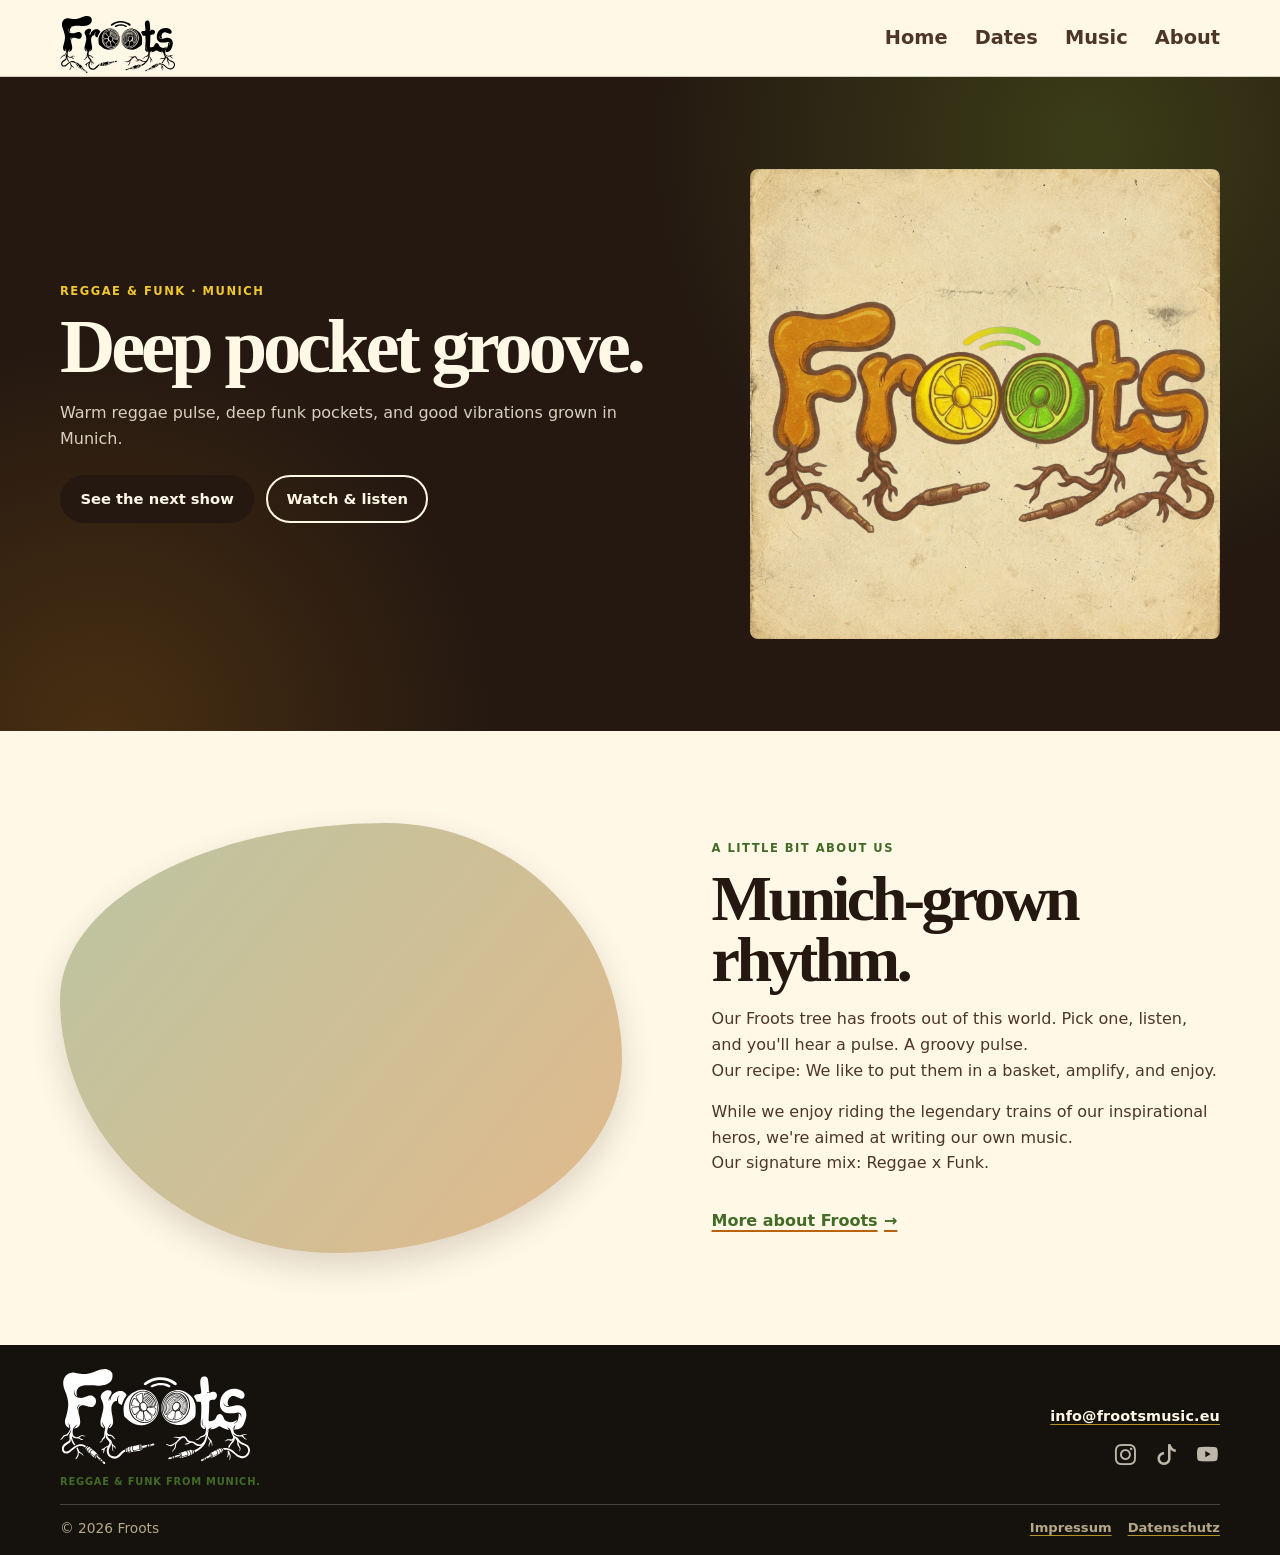
==== commit 8ce63067: "Add content management structure and enhance event details in JSON format - Introduced new JSON file" ====
--- a/index.html
+++ b/index.html
@@ -70,15 +70,15 @@
             <h2>Munich-grown rhythm.</h2>
 
             <p>
-              Replace this with your actual band story. Keep it human and
-              specific: how the band formed, what you enjoy playing together,
-              and what a Froots gig feels like.
+              Our Froots tree has froots out of this world.
+              Pick one, listen, and you'll hear a pulse.
+              A groovy pulse.<br>
+              Our recipe: We like to put them in a basket, amplify, and enjoy.
             </p>
 
             <p>
-              You might mention real influences, the people and instruments in
-              the band, whether you play original material or selected covers,
-              and the kind of groove you want to share with an audience.
+              While we enjoy riding the legendary trains of our inspirational heros, we're aimed at writing our own music.<br>
+              Our signature mix: Reggae x Funk.
             </p>
 
             <a class="text-link" href="/about/">
--- a/css/layout.css
+++ b/css/layout.css
@@ -7,6 +7,10 @@
 
 .section {
   padding: 5.75rem 0;
+}
+
+.dates-events-section {
+  padding-top: 3.5rem;
 }
 
 .section--paper {
@@ -100,7 +104,8 @@
 
 .brand__logo {
   display: block;
-  width: 60%;
+  margin-top: 13px;
+  width: 50%;
   height: auto;
 }
 
@@ -523,13 +528,8 @@
     max-width: 580px;
   }
 
-  .site-footer__inner {
-    grid-template-columns: 1fr;
-  }
-
   .footer__bottom {
-    align-items: flex-start;
-    flex-direction: column;
+    flex-wrap: wrap;
   }
 
   .band-hero__art {
@@ -542,8 +542,25 @@
     width: min(calc(100% - 1.5rem), var(--content-width));
   }
 
+  .site-footer__inner {
+    column-gap: 0.75rem;
+  }
+
+  .footer__identity,
+  .footer__links {
+    min-width: 0;
+  }
+
+  .footer__logo {
+    max-width: 100%;
+  }
+
   .section {
     padding: 4rem 0;
+  }
+
+  .dates-events-section {
+    padding-top: 2.5rem;
   }
 
   .band-hero__inner {
--- a/css/components.css
+++ b/css/components.css
@@ -201,6 +201,7 @@
 }
 
 .home-next-event__poster {
+  position: relative;
   display: block;
   min-height: 360px;
   background: var(--leaf-dark);
@@ -273,28 +274,9 @@
   margin-top: 1.5rem;
 }
 
-.home-next-event--empty {
-  display: block;
-  padding: clamp(2rem, 5vw, 4rem);
-  border: 2px dashed rgba(66, 107, 38, 0.45);
-  border-radius: 24px;
-  background:
-    radial-gradient(circle at 90% 18%, rgba(240, 199, 45, 0.55), transparent 15rem),
-    #fff5d7;
-}
-
-.home-next-event--empty .home-next-event__content {
-  max-width: 650px;
-  padding: 0;
-}
-
-.home-next-event--empty h2 {
-  max-width: 620px;
-}
-
 .event-card {
   display: grid;
-  grid-template-columns: 86px 130px minmax(0, 1fr) auto;
+  grid-template-columns: 86px 160px minmax(0, 1fr);
   gap: 1.5rem;
   align-items: center;
   padding: 1rem;
@@ -307,10 +289,6 @@
 .event-card--featured {
   border: 2px solid var(--leaf-dark);
   background: #fff5d7;
-}
-
-.event-card--past {
-  opacity: 0.78;
 }
 
 .event-card__date-block {
@@ -342,17 +320,26 @@
 }
 
 .event-card__poster {
+  position: relative;
   display: block;
   overflow: hidden;
-  height: 144px;
+  width: 100%;
+  max-width: 160px;
+  max-height: 220px;
   border-radius: 9px;
   background: var(--leaf-dark);
+  transition:
+    box-shadow 220ms ease,
+    transform 220ms ease;
 }
 
 .event-card__poster img {
   width: 100%;
-  height: 100%;
-  object-fit: cover;
+  height: auto;
+  max-height: 320px;
+  object-fit: contain;
+  border-radius: inherit;
+  transition: transform 280ms ease;
 }
 
 .event-card__poster--placeholder {
@@ -368,6 +355,48 @@
   letter-spacing: -0.06em;
 }
 
+.flyer-link__hint {
+  position: absolute;
+  right: 0;
+  bottom: 0;
+  left: 0;
+  padding: 0.45rem 0.55rem;
+  background: rgba(21, 17, 13, 0.82);
+  color: var(--paper-light);
+  font-size: 0.72rem;
+  font-weight: 800;
+  line-height: 1.2;
+  text-align: center;
+  transition:
+    opacity 180ms ease,
+    transform 180ms ease;
+}
+
+@media (hover: hover) and (pointer: fine) {
+  .event-card__poster:hover,
+  .event-card__poster:focus-visible {
+    z-index: 1;
+    box-shadow: 0 12px 24px rgba(21, 17, 13, 0.28);
+    transform: translateY(-4px) scale(1.035);
+  }
+
+  .event-card__poster:hover img,
+  .event-card__poster:focus-visible img {
+    transform: scale(1.035);
+  }
+
+  .flyer-link__hint {
+    opacity: 0;
+    transform: translateY(100%);
+  }
+
+  .event-card__poster:hover .flyer-link__hint,
+  .event-card__poster:focus-visible .flyer-link__hint {
+    opacity: 1;
+    transform: translateY(0);
+  }
+}
+
 .event-card__heading {
   display: flex;
   gap: 1rem;
@@ -403,6 +432,28 @@
   color: var(--ink-soft);
 }
 
+.event-card__address {
+  display: flex;
+  flex-wrap: wrap;
+  gap: 0.35rem 0.55rem;
+  align-items: baseline;
+  margin: 0.35rem 0 0;
+  color: var(--ink-soft);
+  font-size: 0.9rem;
+}
+
+.event-card__address-label {
+  color: var(--leaf-dark);
+  font-size: 0.68rem;
+  font-weight: 900;
+  letter-spacing: 0.06em;
+  text-transform: uppercase;
+}
+
+.event-card__address-value {
+  min-width: 0;
+}
+
 .event-card__time,
 .event-card__price,
 .event-card__note,
@@ -421,9 +472,19 @@
   font-size: 0.82rem;
 }
 
+.event-card__note-icon {
+  display: inline-flex;
+  width: 0.85rem;
+  justify-content: center;
+  margin-right: 0.35rem;
+  color: var(--leaf-dark);
+  font-size: 0.82rem;
+  vertical-align: -0.05em;
+}
+
 .event-card__action {
-  min-width: 120px;
-  text-align: right;
+  margin-top: 0.85rem;
+  text-align: left;
 }
 
 .event-card__archive-label {
@@ -471,6 +532,14 @@
 
 .empty-events-message p+p {
   margin-top: 0.5rem;
+}
+
+.section--no-upcoming {
+  padding-top: 0;
+}
+
+.section--no-upcoming .archive-intro {
+  margin-top: 0;
 }
 
 /* Music page */
@@ -788,22 +857,6 @@
     gap: 1rem;
   }
 
-  .event-card__action {
-    grid-column: 2 / -1;
-    text-align: left;
-  }
-
-  .footer__links {
-    align-items: flex-start;
-  }
-
-  .footer__social-links {
-    justify-content: flex-start;
-  }
-
-  .footer__legal-links {
-    justify-content: flex-start;
-  }
 }
 
 @media (max-width: 620px) {
@@ -828,18 +881,20 @@
 
   .event-card__poster {
     grid-column: 2;
-    height: 180px;
-    order: 3;
+    width: min(100%, 300px);
+    max-width: 300px;
+    max-height: 320px;
+    justify-self: center;
+    order: 4;
+  }
+
+  .event-card__poster img {
+    max-height: 320px;
   }
 
   .event-card__content {
     grid-column: 2;
     order: 2;
-  }
-
-  .event-card__action {
-    grid-column: 2;
-    order: 4;
   }
 
   .event-card__date-block {
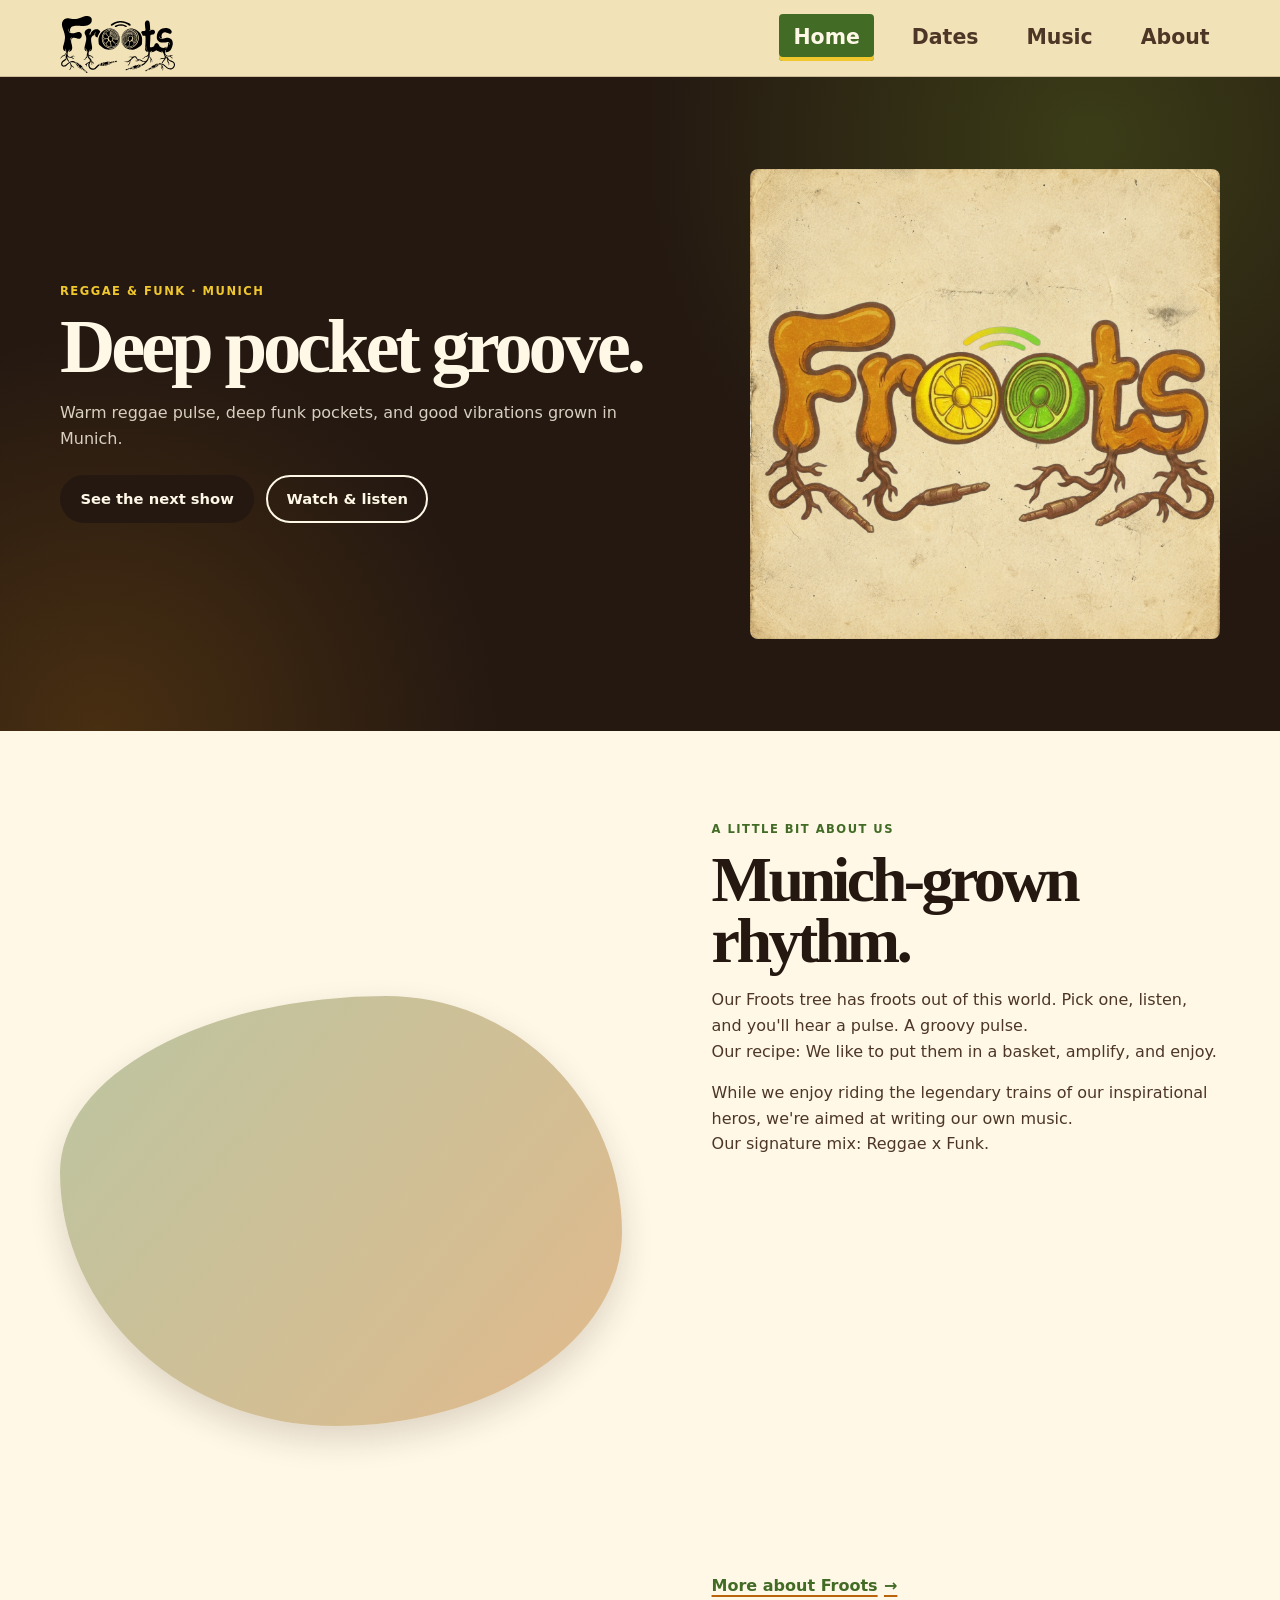
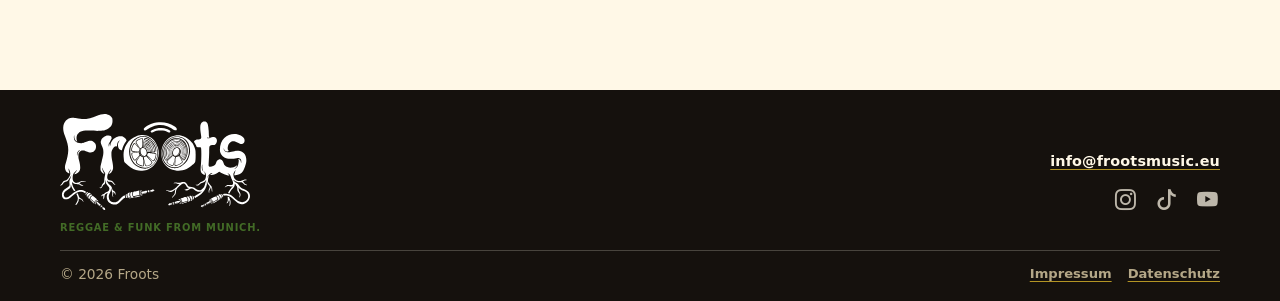
==== commit 3b205371: "Refactor site structure and enhance navigation with updated styles and event management. Remove JSON" ====
--- a/index.html
+++ b/index.html
@@ -12,15 +12,32 @@
     >
 
     <link rel="canonical" href="https://frootsmusic.eu/">
-    <link rel="stylesheet" href="/css/base.css">
+    <link rel="stylesheet" href="/css/base.css?v=2">
     <link rel="stylesheet" href="/css/layout.css">
     <link rel="stylesheet" href="/css/components.css">
 
-    <script src="/js/main.js" defer></script>
+    <script src="/content/events.js"></script>
   </head>
 
   <body>
-    <div data-site-header></div>
+    <header class="site-header">
+      <div class="site-header__inner container">
+        <a class="brand" href="/" aria-label="Froots home">
+          <img class="brand__logo" src="/images/logo/froots-logo-black.svg" alt="Froots">
+        </a>
+        <button class="nav-toggle" type="button" aria-label="Open navigation" aria-expanded="false" aria-controls="primary-navigation">
+          <span></span><span></span><span></span>
+        </button>
+        <nav id="primary-navigation" class="primary-nav" aria-label="Primary navigation">
+          <ul>
+            <li><a href="/" aria-current="page">Home</a></li>
+            <li><a href="/dates/">Dates</a></li>
+            <li><a href="/music/">Music</a></li>
+            <li><a href="/about/">About</a></li>
+          </ul>
+        </nav>
+      </div>
+    </header>
 
     <main>
       <section class="section section--dark">
@@ -80,7 +97,7 @@
               While we enjoy riding the legendary trains of our inspirational heros, we're aimed at writing our own music.<br>
               Our signature mix: Reggae x Funk.
             </p>
-
+            <br><br><br><br><br><br><br><br><br><br><br><br><br><br><br>
             <a class="text-link" href="/about/">
               More about Froots <span aria-hidden="true">→</span>
             </a>
@@ -89,6 +106,31 @@
       </section>
     </main>
 
-    <div data-site-footer></div>
+    <footer class="site-footer">
+      <div class="site-footer__inner container">
+        <div class="footer__identity">
+          <a class="footer__logo-link" href="/" aria-label="Froots home">
+            <img class="footer__logo" src="/images/logo/froots-logo-white.svg" alt="Froots">
+          </a>
+          <p class="brand__tagline">Reggae &amp; funk from Munich.</p>
+        </div>
+        <div class="footer__links">
+          <a class="footer__email" href="mailto:info@frootsmusic.eu">info@frootsmusic.eu</a>
+          <div class="footer__social-links" aria-label="Froots social media">
+            <a class="social-icon-link" href="https://instagram.com/" target="_blank" rel="noopener noreferrer" aria-label="Froots on Instagram" title="Instagram" data-social-placeholder="true"><i class="bi bi-instagram" aria-hidden="true"></i></a>
+            <a class="social-icon-link" href="https://tiktok.com/" target="_blank" rel="noopener noreferrer" aria-label="Froots on TikTok" title="TikTok" data-social-placeholder="true"><i class="bi bi-tiktok" aria-hidden="true"></i></a>
+            <a class="social-icon-link" href="https://youtube.com/" target="_blank" rel="noopener noreferrer" aria-label="Froots on YouTube" title="YouTube" data-social-placeholder="true"><i class="bi bi-youtube" aria-hidden="true"></i></a>
+          </div>
+        </div>
+        <div class="footer__bottom">
+          <p class="footer__copyright">© <span data-current-year>2026</span> Froots</p>
+          <nav class="footer__legal-links" aria-label="Legal links">
+            <a href="/impressum/">Impressum</a>
+            <a href="/datenschutz/">Datenschutz</a>
+          </nav>
+        </div>
+      </div>
+    </footer>
+    <script src="/js/main.js"></script>
   </body>
 </html>
--- a/css/base.css
+++ b/css/base.css
@@ -28,7 +28,7 @@
 }
 
 html {
-  scroll-behavior: smooth;
+  scroll-behavior: auto;
 }
 
 body {
--- a/css/layout.css
+++ b/css/layout.css
@@ -80,7 +80,7 @@
   z-index: 30;
   top: 0;
   border-bottom: 1px solid var(--line);
-  background: rgba(255, 248, 231, 0.95);
+  background: var(--paper);
   backdrop-filter: blur(12px);
 }
 
@@ -129,10 +129,21 @@
 
 .primary-nav a {
   position: relative;
-  color: var(--ink-soft);
-  font-size: 1.21rem;
+  padding: 0.4rem 0.65rem;
+  border-radius: 4px;
+  color: var(--ink-soft);
+  font-size: 1.28rem;
   font-weight: 900;
+  text-align: center;
   text-decoration: none;
+  transition: color 160ms ease, background-color 160ms ease;
+}
+
+.primary-nav a[aria-current="page"] {
+  padding: 0.70rem 0.9rem;
+  background: var(--leaf-dark);
+  color: var(--paper-light);
+  box-shadow: inset 0 -4px 0 var(--citrus);
 }
 
 .primary-nav a::after {
@@ -140,7 +151,7 @@
   right: 0;
   bottom: -0.45rem;
   left: 0;
-  height: 2px;
+  height: 3px;
   background: var(--leaf-dark);
   content: "";
   opacity: 0;
@@ -149,10 +160,13 @@
 }
 
 .primary-nav a:hover::after,
-.primary-nav a:focus-visible::after,
-.primary-nav a[aria-current="page"]::after {
+.primary-nav a:focus-visible::after {
   opacity: 1;
   transform: scaleX(1);
+}
+
+.primary-nav a[aria-current="page"]::after {
+  display: none;
 }
 
 .nav-toggle {
@@ -485,8 +499,8 @@
     left: 0;
     display: none;
     padding: 1rem 1.25rem 1.5rem;
-    border-bottom: 1px solid var(--line);
-    background: var(--paper-light);
+    border-bottom: 1px solid var(--line-light);
+    background: var(--ink-soft);
   }
 
   .primary-nav--open {
@@ -495,7 +509,7 @@
 
   .primary-nav ul {
     flex-direction: column;
-    align-items: stretch;
+    align-items: center;
     gap: 0.3rem;
   }
 
@@ -505,7 +519,18 @@
   }
 
   .primary-nav a {
-    padding: 0.75rem 0;
+    width: fit-content;
+    min-width: 7.25rem;
+    padding: 0.65rem 0.75rem;
+    color: var(--paper-light);
+  }
+
+  .primary-nav a::after {
+    background: var(--citrus);
+  }
+
+  .primary-nav a[aria-current="page"] {
+    padding: 0.70rem 0.1rem;
   }
 
   .band-hero__inner,
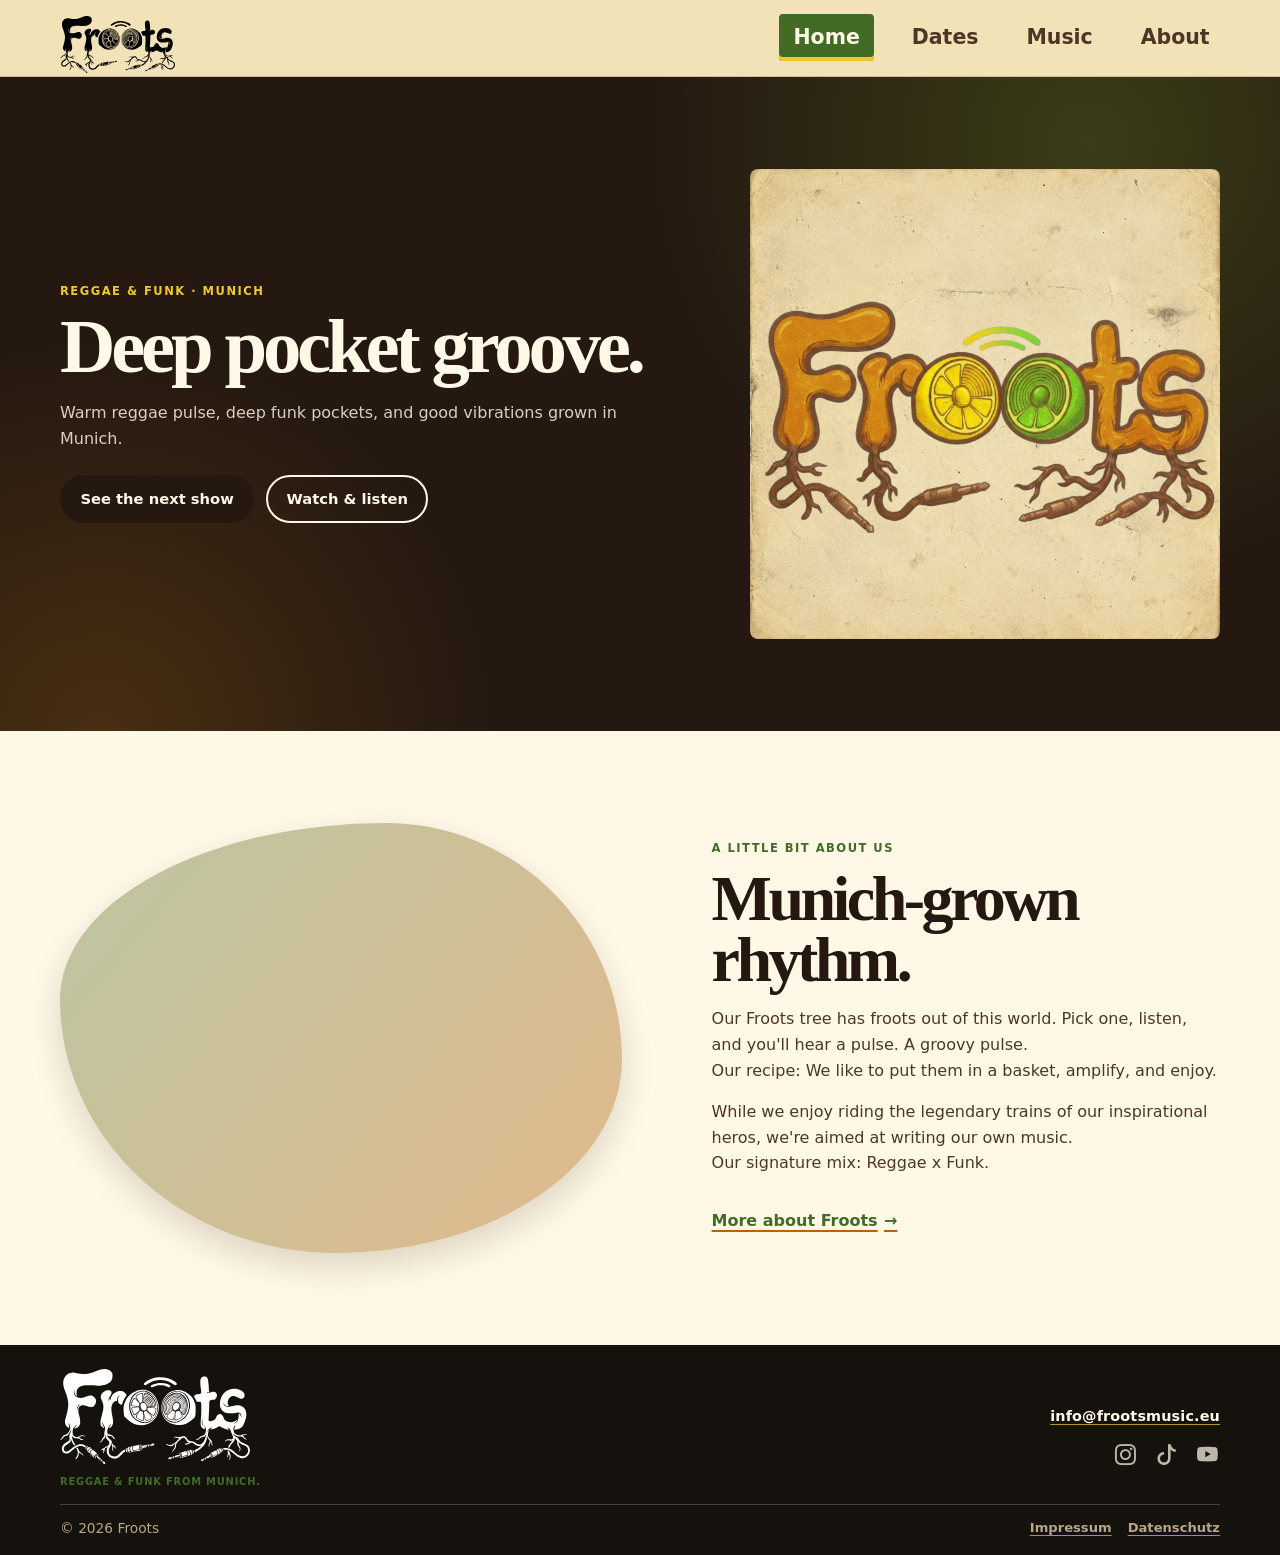
==== commit ca361e93: "Adjust primary navigation link positioning and clean up unnecessary line breaks in the homepage cont" ====
--- a/index.html
+++ b/index.html
@@ -97,7 +97,7 @@
               While we enjoy riding the legendary trains of our inspirational heros, we're aimed at writing our own music.<br>
               Our signature mix: Reggae x Funk.
             </p>
-            <br><br><br><br><br><br><br><br><br><br><br><br><br><br><br>
+            
             <a class="text-link" href="/about/">
               More about Froots <span aria-hidden="true">→</span>
             </a>
--- a/css/layout.css
+++ b/css/layout.css
@@ -526,6 +526,7 @@
   }
 
   .primary-nav a::after {
+    bottom: 0.15rem;
     background: var(--citrus);
   }
 
